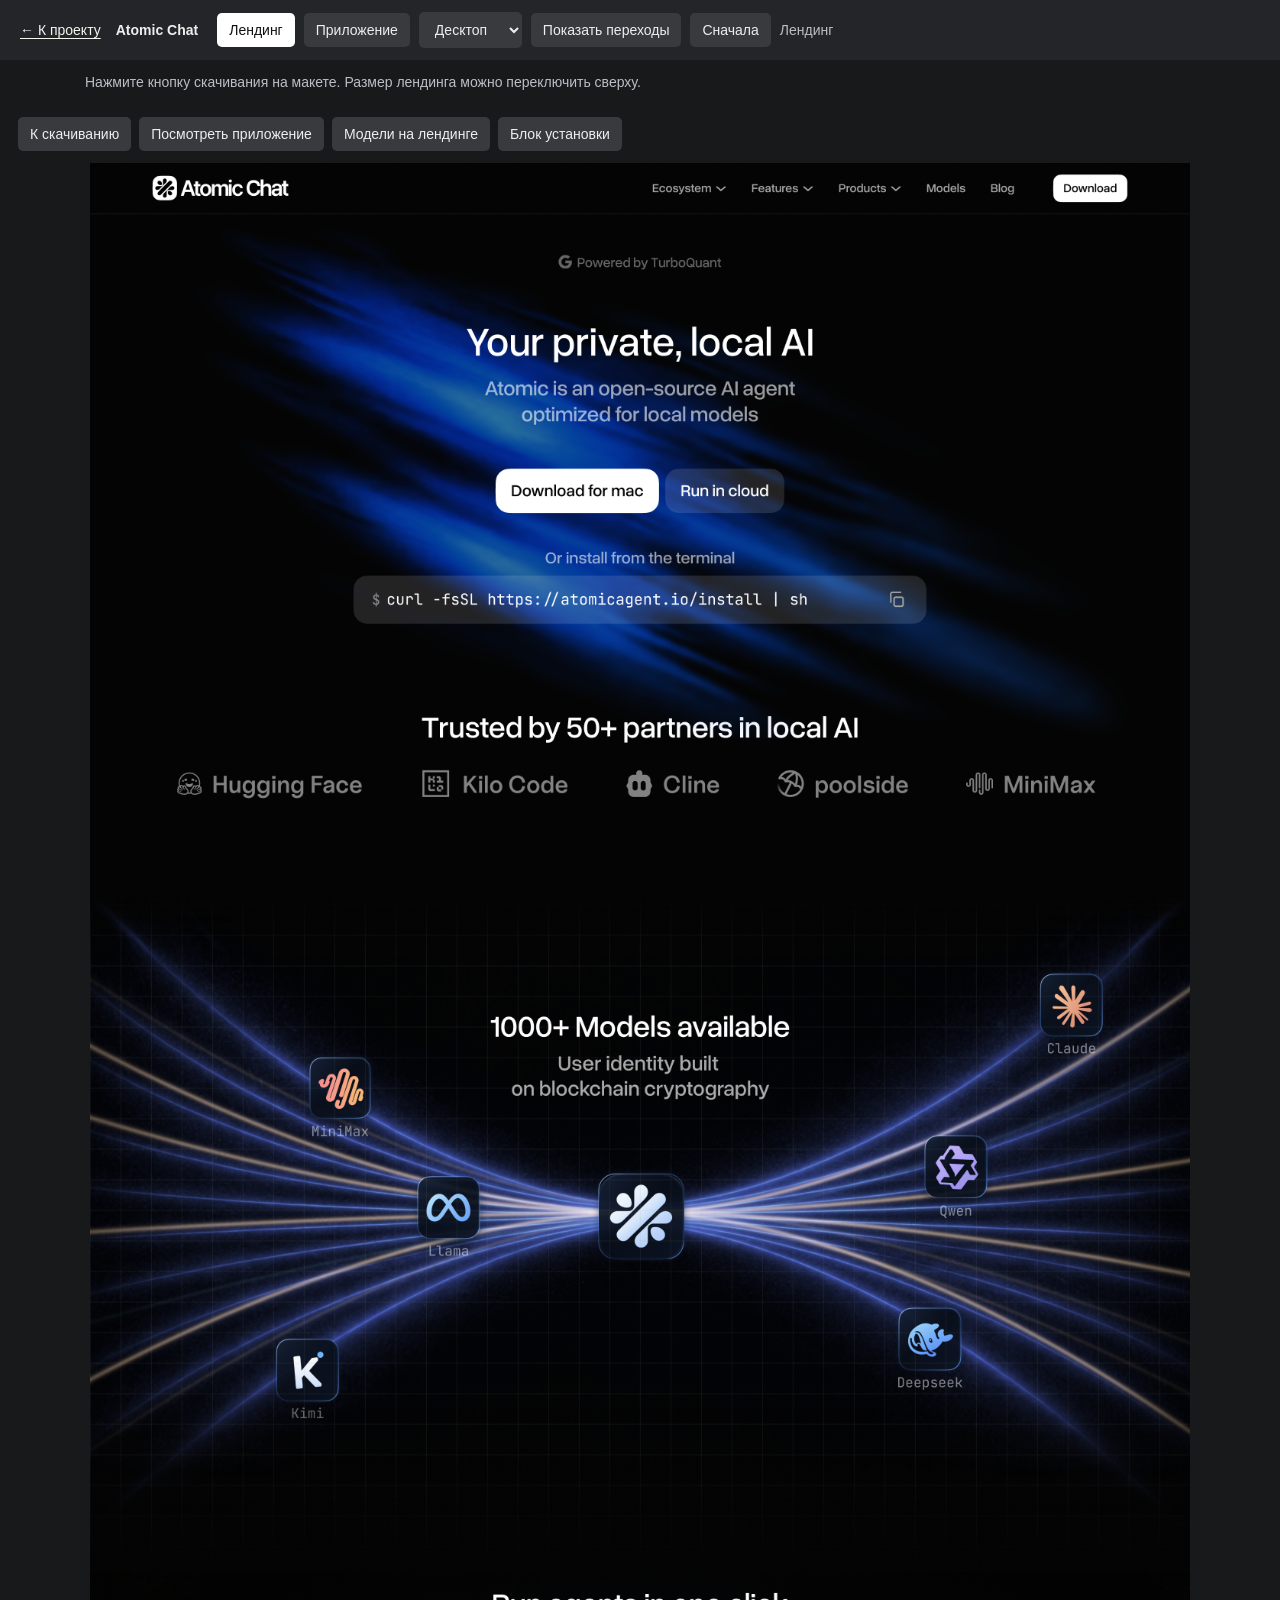
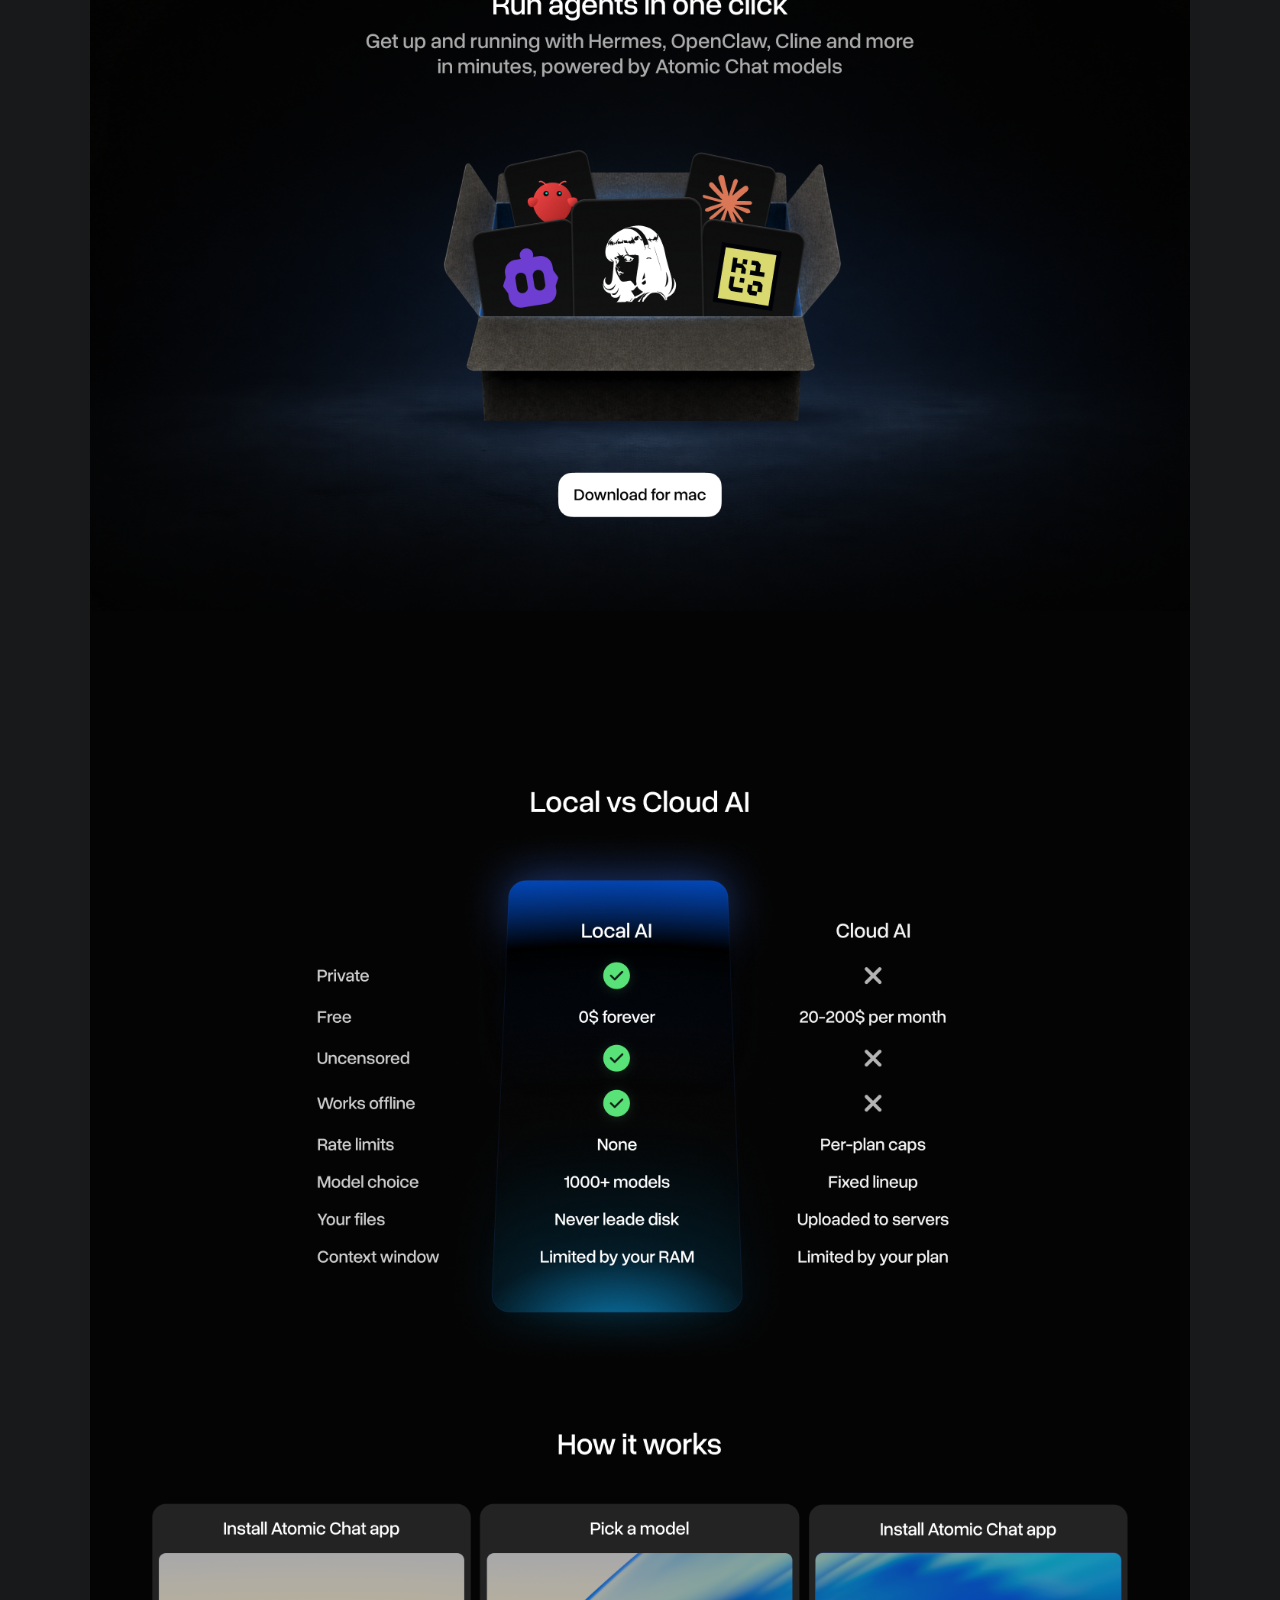
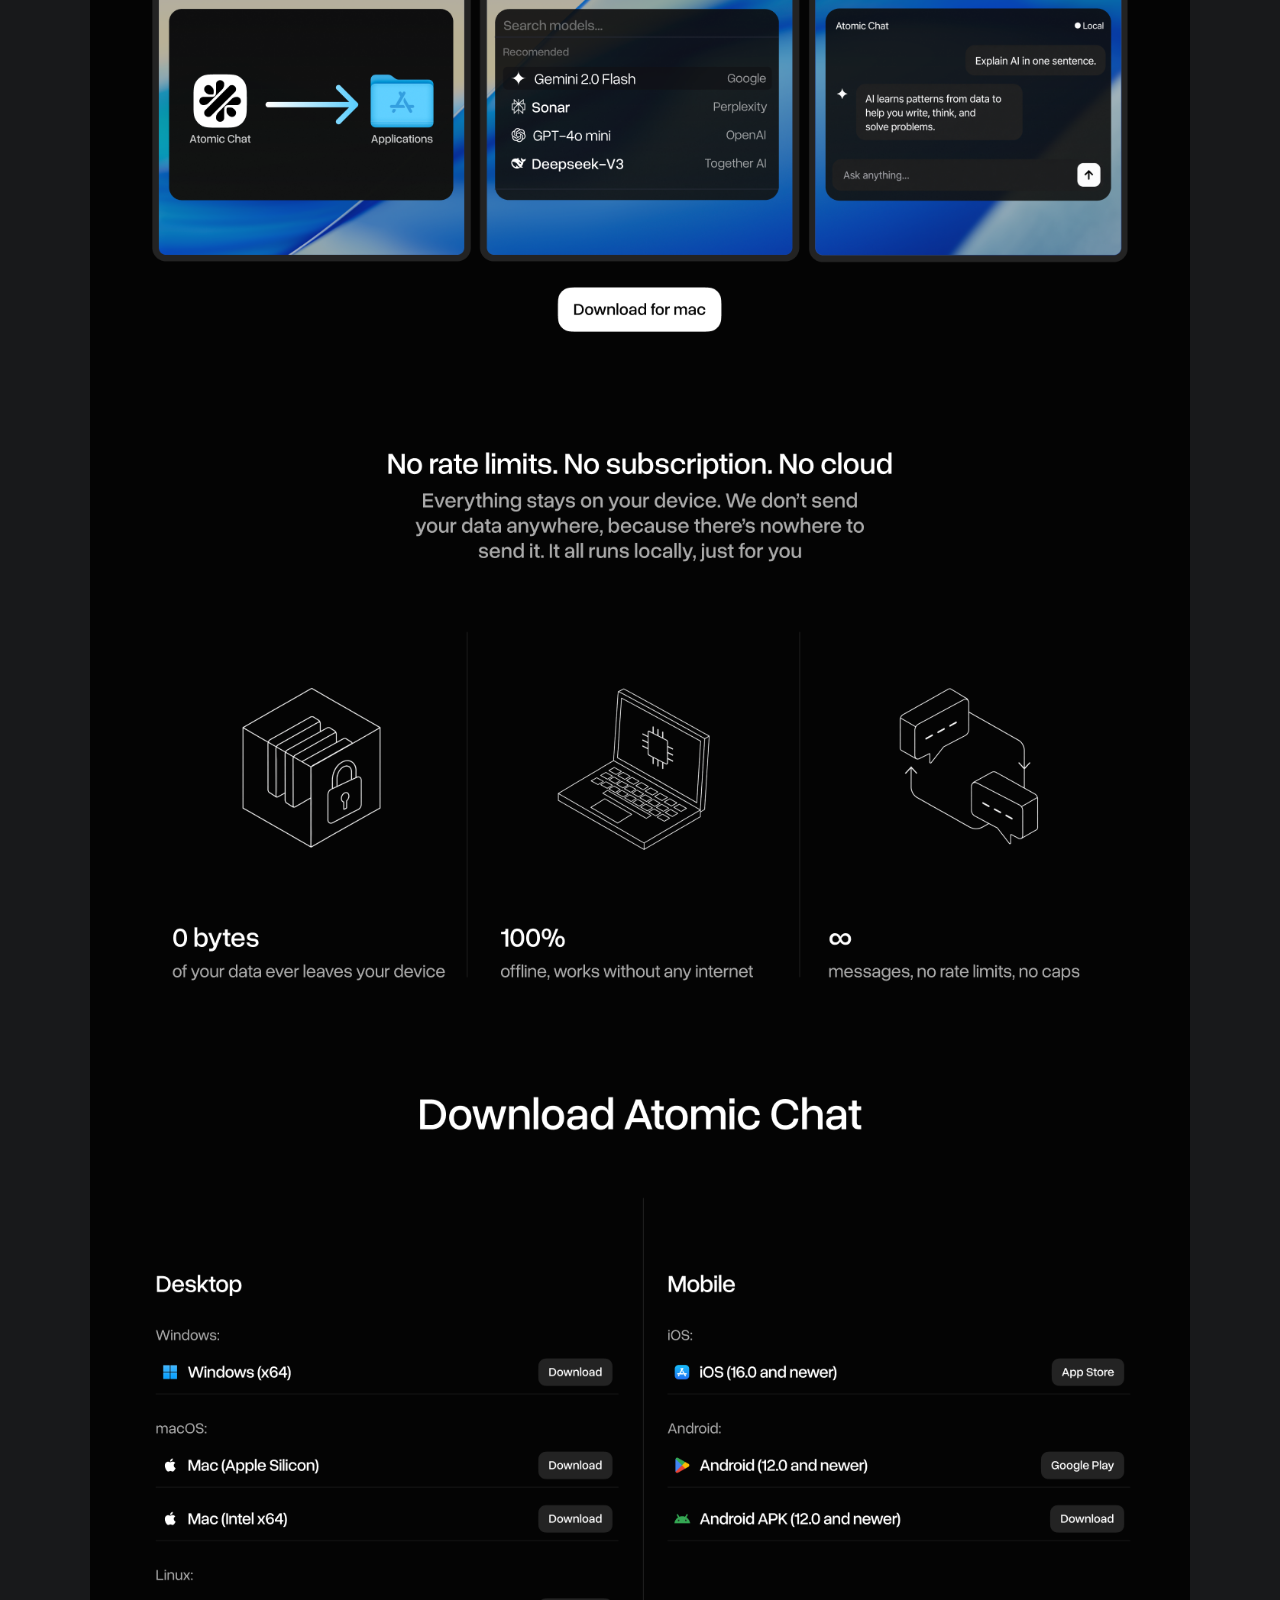
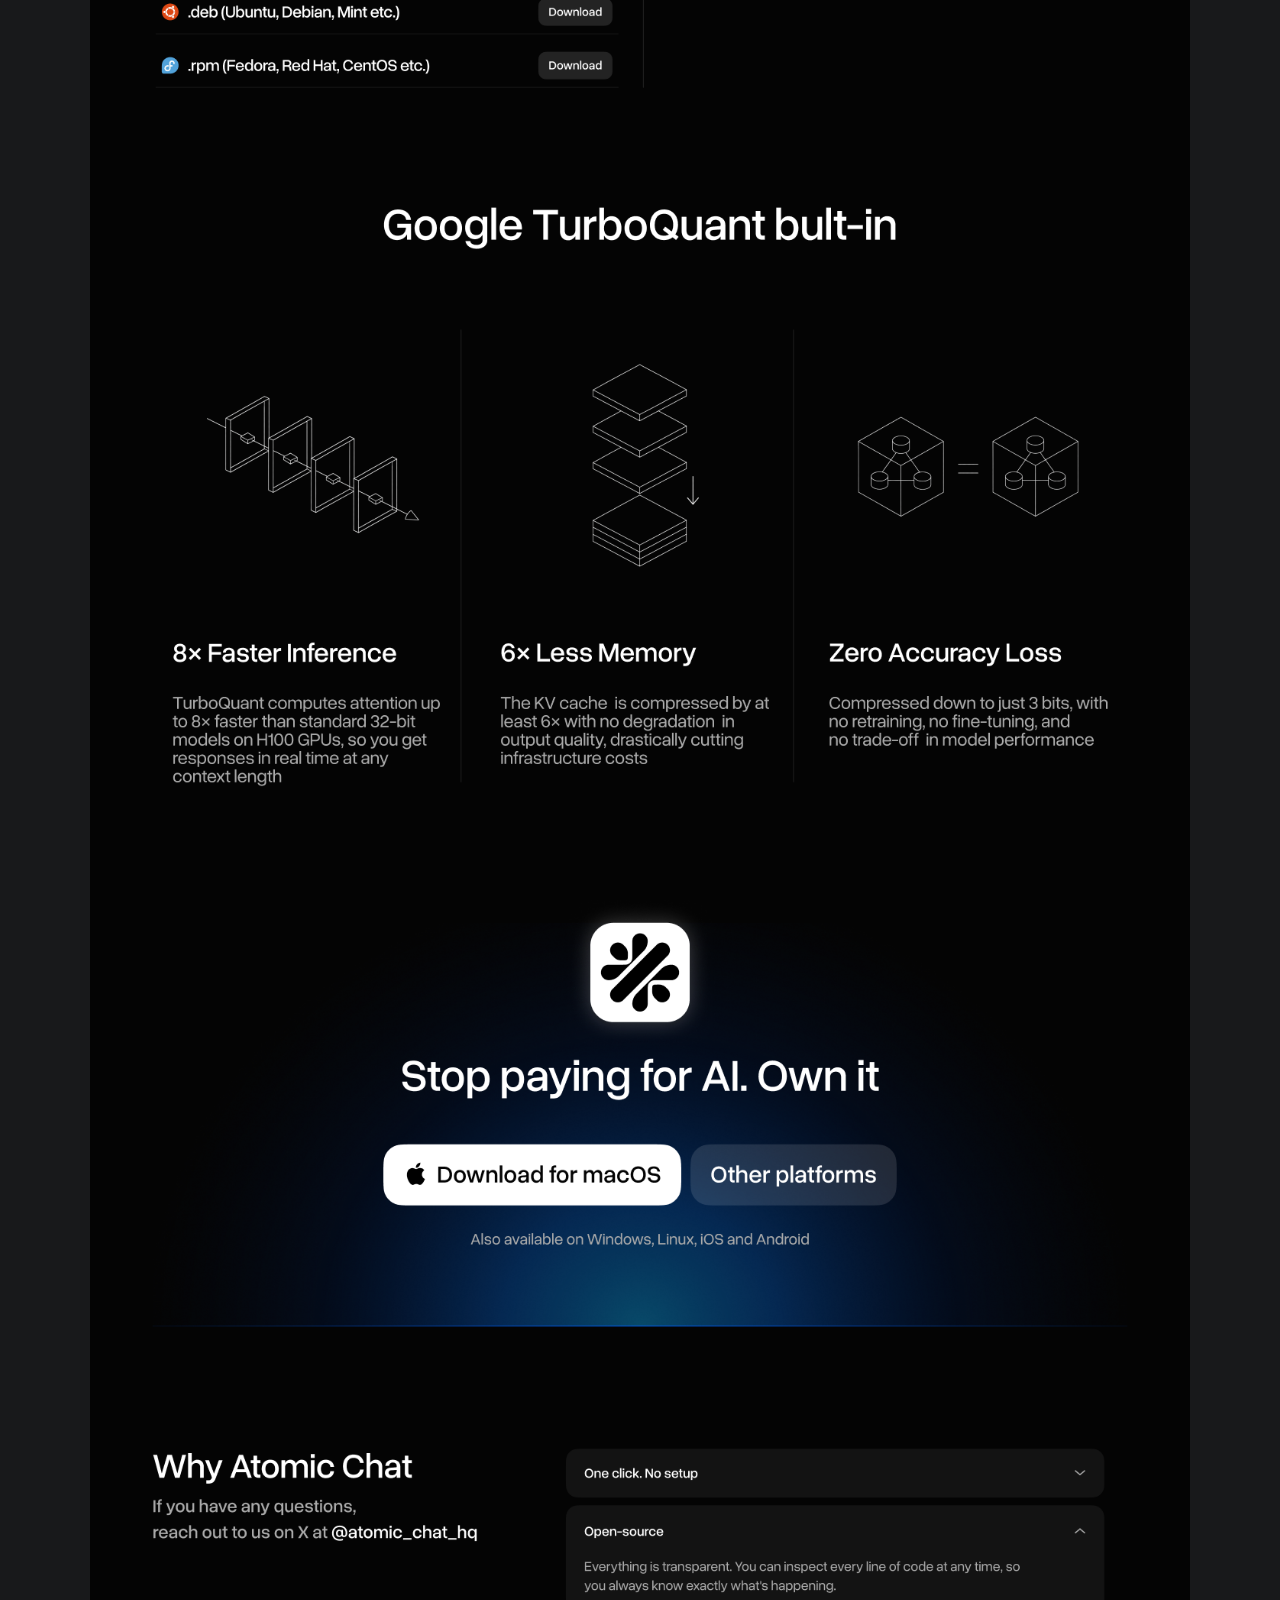
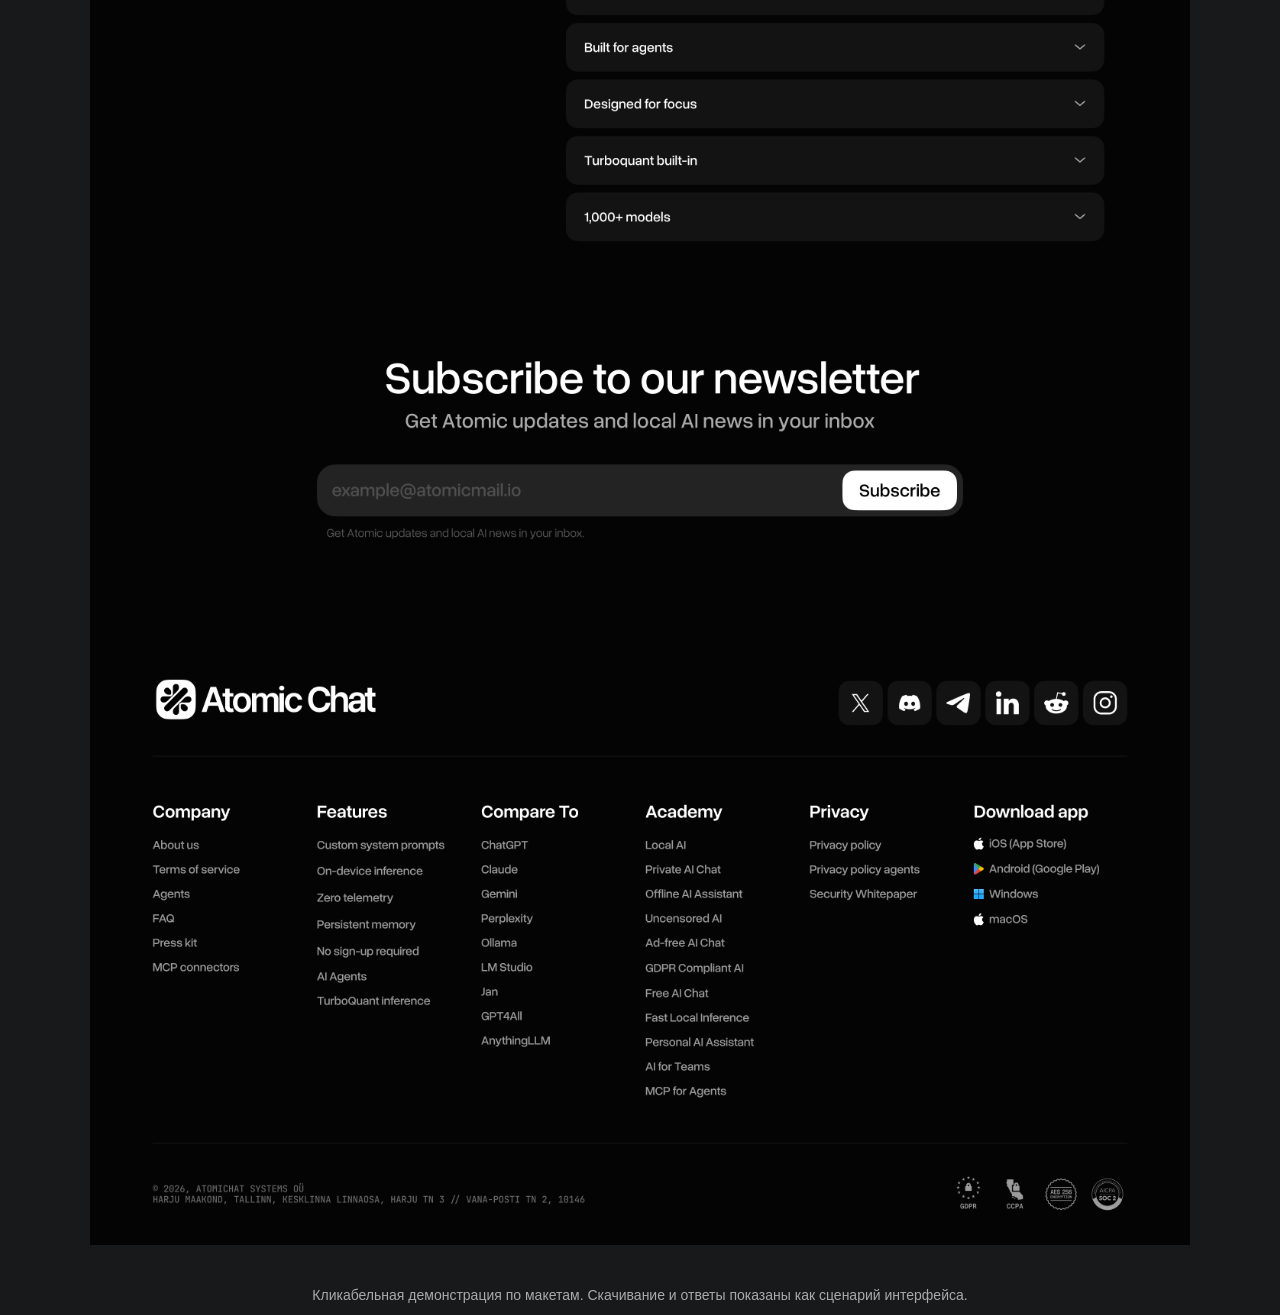
==== prototype/index.html @ 7bf23242 "Publish Atomic Chat KT3" ====
<!doctype html><html lang="ru"><meta charset="utf-8"><meta name="viewport" content="width=device-width,initial-scale=1"><link rel="icon" href="../media/icon.png" type="image/png"><title>Atomic Chat / прототип</title>
<style>*{box-sizing:border-box}body{margin:0;background:#18191b;color:#eee;font:14px Arial,sans-serif}header{position:sticky;top:0;z-index:5;background:#242528;padding:12px 20px;display:flex;gap:9px;align-items:center;flex-wrap:wrap}button,select{font:inherit;border:0;border-radius:5px;background:#383a3d;color:inherit;padding:9px 12px;cursor:pointer}button:hover{background:#4b4e53}button:focus-visible,select:focus-visible{outline:2px solid #72a7ff;outline-offset:2px}.active{background:#fff;color:#111}header strong{margin-right:10px}#hint{padding:12px 20px;color:#bcbec4;max-width:1150px;line-height:1.5;margin:auto}#screen{position:relative;margin:0 auto 30px;max-width:1440px;background:#050505;min-height:100px}#screen img{width:100%;display:block}.hot{position:absolute;background:transparent;border-radius:3px;padding:0}.hot:hover{background:#72a7ff22}.show .hot{background:#72a7ff30;outline:1px solid #72a7ff}#state{font-weight:normal;color:#bcbec4}#extra{max-width:1440px;margin:12px auto;display:flex;gap:8px;padding:0 18px;flex-wrap:wrap}#notice{padding:12px 20px;color:#aaa;text-align:center}#toast{position:fixed;bottom:24px;left:50%;transform:translateX(-50%);padding:15px 24px;background:#eee;color:#111;border-radius:5px;z-index:9;display:none}.back{color:#f4f4ef;text-underline-offset:3px;margin-right:6px}#extra:empty{display:none}.hot:focus-visible{background:#72a7ff55}@media(prefers-reduced-motion:reduce){*{scroll-behavior:auto!important}} </style>
<header><a class="back" href="../">← К проекту</a><strong>Atomic Chat</strong><button id="land">Лендинг</button><button id="app">Приложение</button><select id="size" aria-label="Размер лендинга"><option value="desktop">Десктоп</option><option value="tablet">Планшет</option><option value="mobile">Телефон</option></select><button id="show">Показать переходы</button><button id="reset">Сначала</button><span id="state" aria-live="polite"></span></header>
<div id="hint"></div><div id="extra"></div><main id="screen"></main><div id="notice">Кликабельная демонстрация по макетам. Скачивание и ответы показаны как сценарий интерфейса.</div><div id="toast" role="status"></div>
<script>
const names={'01':'Новый диалог','02':'Выбор модели','03':'Генерация','04':'Ответ','05':'Ошибка генерации','06':'Каталог моделей','07':'Ничего не найдено','08':'Загрузка каталога','09':'Облачное подключение','10':'Ошибка ключа','11':'Подключения MCP','12':'Инструменты Skills','13':'Новый проект','14':'Интеграции','15':'API остановлен','16':'API работает','17':'Настройки','18':'Вложения','19':'История','20':'Нет подключений','1':'Загрузка модели'};
let mode='landing',state='01',size='desktop',shown=false,timer;const sc=document.querySelector('#screen'),hint=document.querySelector('#hint'),extra=document.querySelector('#extra');
const nav=[['New Chat','01',88],['Models','06',125],['Cloud','09',163],['Plugins','11',201],['Connectors','11',239],['Skills','12',277],['New Project','13',315],['Integrations','14',353],['API','15',391],['History','19',470],['Settings','17',850]];
function go(s){const changed=mode!=='app';mode='app';state=s;render();if(changed)window.scrollTo(0,0)}
function hot(label,x,y,w,h,fn,baseW=1440,baseH=900){const b=document.createElement('button');b.className='hot';b.setAttribute('aria-label',label);b.title=label;b.style.cssText=`left:${x/baseW*100}%;top:${y/baseH*100}%;width:${w/baseW*100}%;height:${h/baseH*100}%`;b.onclick=fn;sc.append(b)}
function btn(label,fn){const b=document.createElement('button');b.textContent=label;b.onclick=fn;extra.append(b)}
function toast(t){const el=document.querySelector('#toast');el.textContent=t;el.style.display='block';setTimeout(()=>el.style.display='none',2500)}
function download(){mode='download';render();window.scrollTo(0,0)}
function render(){clearTimeout(timer);sc.replaceChildren();extra.replaceChildren();sc.classList.toggle('show',shown);document.querySelector('#land').classList.toggle('active',mode!=='app');document.querySelector('#app').classList.toggle('active',mode==='app');document.querySelector('#size').style.display=mode==='app'?'none':'';sc.style.maxWidth=mode==='app'?'1440px':size==='desktop'?'1100px':size==='tablet'?'768px':'390px';const im=document.createElement('img');sc.append(im);
if(mode==='download'){sc.style.maxWidth='700px';im.remove();sc.innerHTML='<div style="padding:40px"><h1>Переход к установке</h1><p>На рабочем сайте здесь открывается актуальная загрузка заказчика. В демонстрации можно перейти к первому запуску приложения.</p></div>';btn('Открыть приложение',()=>go('01'));btn('Вернуться на лендинг',()=>{mode='landing';render()});hint.textContent='Лендинг привёл к основному действию. Дальше проверяем первый диалог.';document.querySelector('#state').textContent='Скачивание';return}
if(mode==='menu'){im.src='assets/menu.png';im.alt='Мобильное меню Atomic Chat';sc.style.maxWidth='390px';hot('Закрыть меню',330,16,40,40,()=>{mode='landing';render()},390,844);[105,170,235,300,365].forEach((y,i)=>hot('Раздел '+(i+1),12,y,365,45,()=>{mode='landing';render();sc.scrollIntoView();window.scrollBy(0,400+i*260)},390,844));hot('Скачать',20,764,350,48,download,390,844);btn('Закрыть меню',()=>{mode='landing';render()});hint.textContent='Выбери раздел или закрой меню.';document.querySelector('#state').textContent='Мобильное меню';return}
if(mode==='landing'){
  im.src='assets/'+size+'.png';im.alt='Лендинг Atomic Chat';
  hint.textContent='Нажмите кнопку скачивания на макете. Размер лендинга можно переключить сверху.';
  document.querySelector('#state').textContent='Лендинг';
  btn('К скачиванию',download);
  btn('Посмотреть приложение',()=>go('01'));
  const layout = {
    desktop: [1440,9794, [531,400,214,58], [753,400,156,58], 957,5335],
    tablet: [768,8534, [180,317,244,48], [432,317,156,48], 725,4125],
    mobile: [390,8052, [20,322,350,48], [20,378,350,48], 748,3877]
  };
  const [width,height,install,cloud,models,downloadSection]=layout[size];
  const jump = y => window.scrollTo({top:window.scrollY+sc.getBoundingClientRect().top+y*sc.clientWidth/width-78,behavior:'smooth'});
  hot('Скачать Atomic Chat',...install,download,width,height);
  hot('Облачный режим',...cloud,()=>go('09'),width,height);
  btn('Модели на лендинге',()=>jump(models));
  btn('Блок установки',()=>jump(downloadSection));
  if(size!=='desktop'){
    btn('Открыть меню',()=>{mode='menu';render();window.scrollTo(0,0)});
    hot('Открыть мобильное меню',width-62,8,54,55,()=>{mode='menu';render();window.scrollTo(0,0)},width,height);
  }else{
    hot('Скачать из шапки',1257,8,100,50,download,width,height);
    hot('Модели',1080,8,75,50,()=>jump(models),width,height);
  }
  return;
}
im.src='assets/final-'+state+'.png';im.alt=names[state];document.querySelector('#state').textContent=names[state];hint.textContent='Нажимай на элементы макета. Если переход не очевиден, включи подсветку. Первый диалог: выберите модель и нажмите кнопку отправки.';
nav.forEach(([n,s,y])=>hot(n,12,y,188,34,()=>go(s)));
if(['01','02','03','04','05','18'].includes(state))hot('Выбрать модель',236,16,200,32,()=>go('02'));
if(state==='01'){hot('Отправить пример запроса',1083,489,40,40,()=>go('03'));hot('Добавить файл',530,489,40,40,()=>go('18'))}
if(state==='02'){hot('Выбрать локальную модель',245,105,240,115,()=>go('01'));hot('Настроить облачную модель',245,247,240,130,()=>go('09'));btn('Выбрать локальную модель',()=>go('01'))}
if(state==='03'){hot('Остановить генерацию',1100,819,40,40,()=>go('05'));timer=setTimeout(()=>go('04'),1200)}
if(['04','18'].includes(state)){hot('Отправить следующее сообщение',1100,819,40,40,()=>go('03'));btn('Показать ошибку генерации',()=>go('05'))}
if(state==='05'){hot('Повторить запрос',503,232,65,34,()=>go('03'));hot('Сменить модель',580,232,115,34,()=>go('02'));btn('Повторить',()=>go('03'));btn('Сменить модель',()=>go('02'))}
if(state==='06'){hot('Загрузить модель',1295,173,105,38,()=>go('1'));hot('Поиск без результата',236,12,1000,35,()=>go('07'));btn('Загрузить модель',()=>go('1'));btn('Пустой результат поиска',()=>go('07'));btn('Загрузка каталога',()=>go('08'))}
if(state==='1'){btn('Загрузка завершена: открыть чат',()=>go('01'));btn('Отменить загрузку',()=>go('06'))}
if(['07','08'].includes(state)){btn('Очистить поиск / открыть каталог',()=>go('06'));if(state==='08')timer=setTimeout(()=>go('06'),1200)}
if(state==='09'){hot('Выбрать подключение',250,154,1138,37,()=>go('10'));btn('Проверить неверный ключ',()=>go('10'));btn('Использовать локальную модель',()=>go('01'))}
if(state==='10'){btn('Повторить настройку',()=>go('09'));btn('Использовать локальную модель',()=>go('01'))}
if(state==='11'){btn('Пустое состояние',()=>go('20'));btn('Инструменты',()=>go('12'))}
if(state==='20')btn('Каталог подключений',()=>go('11'));
if(state==='13'){btn('Создать проект',()=>{go('01');toast('Проект создан в демонстрационном сценарии')});btn('Отмена',()=>go('01'))}
if(state==='14'){btn('Открыть локальный API',()=>go('15'))}
if(state==='15'){hot('Запустить API',1310,13,112,36,()=>go('16'));btn('Запустить API',()=>go('16'))}
if(state==='16'){hot('Остановить API',1310,13,112,36,()=>go('15'));btn('Остановить API',()=>go('15'))}
if(state==='19')btn('Открыть диалог',()=>go('04'));
}
document.querySelector('#land').onclick=()=>{mode='landing';render();window.scrollTo(0,0)};document.querySelector('#app').onclick=()=>{go('01');window.scrollTo(0,0)};document.querySelector('#size').onchange=e=>{size=e.target.value;mode='landing';render()};document.querySelector('#reset').onclick=()=>{state='01';mode='landing';size='desktop';document.querySelector('#size').value=size;render();window.scrollTo(0,0)};document.querySelector('#show').onclick=()=>{shown=!shown;sc.classList.toggle('show',shown);document.querySelector('#show').textContent=shown?'Скрыть переходы':'Показать переходы'};window.addEventListener('keydown',e=>{if(e.key==='Escape'){mode==='menu'?(mode='landing',render()):go('01')}});const entry=new URLSearchParams(location.search).get('step');if(entry&&Object.hasOwn(names,entry)){go(entry)}else{if(matchMedia('(max-width: 600px)').matches){size='mobile';document.querySelector('#size').value=size}render()}
</script></html>
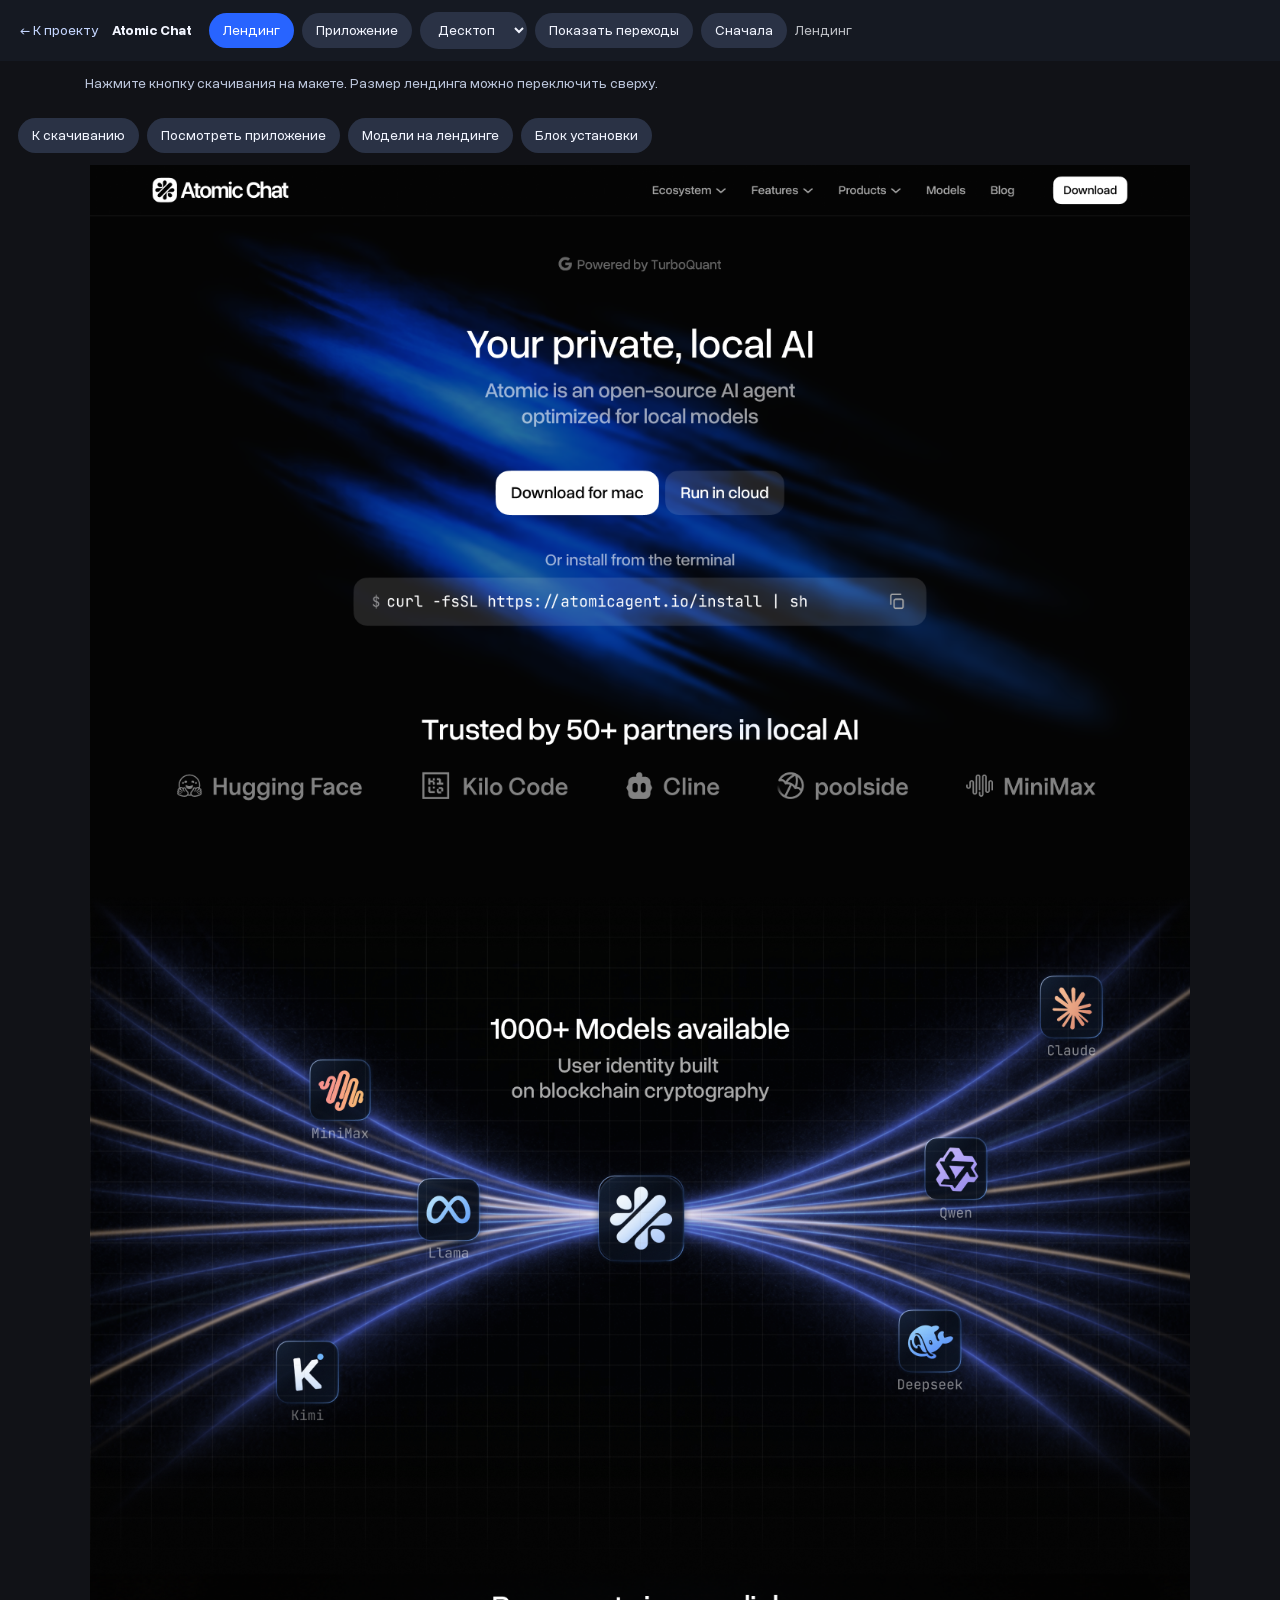
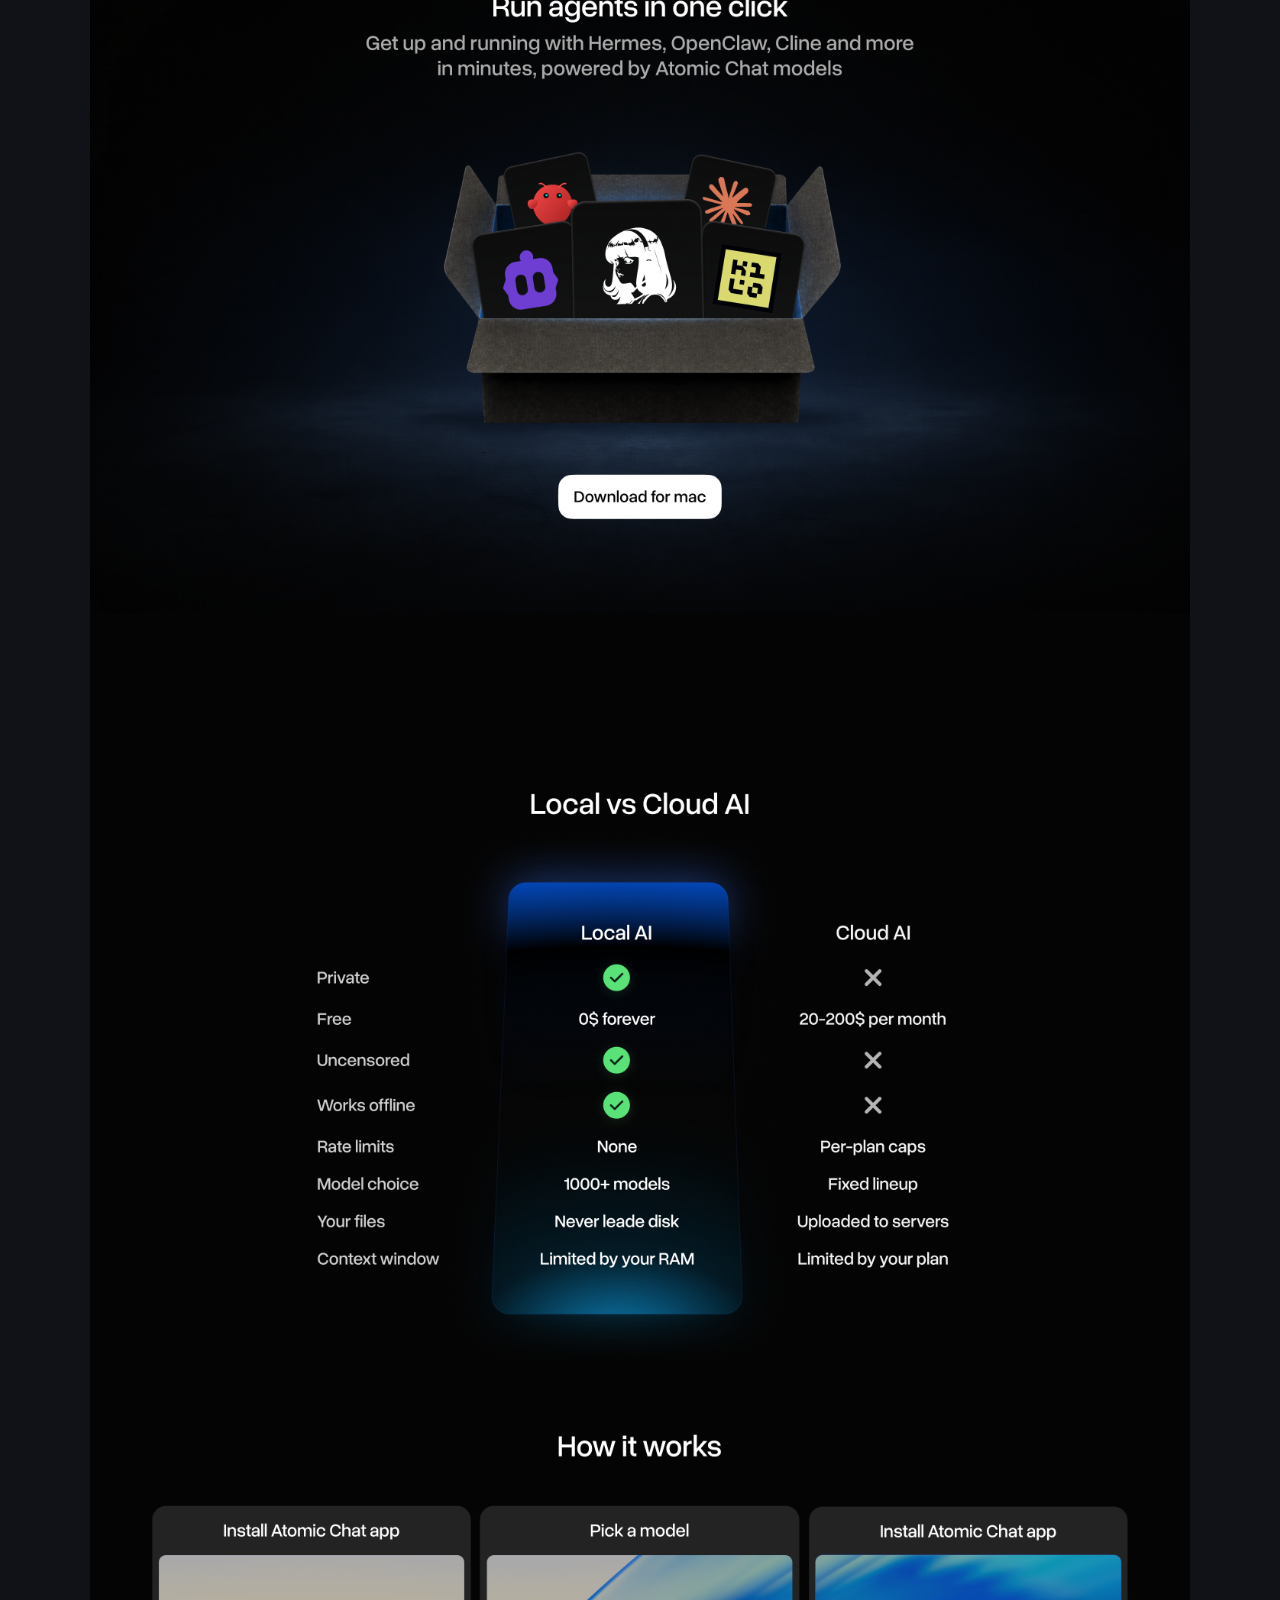
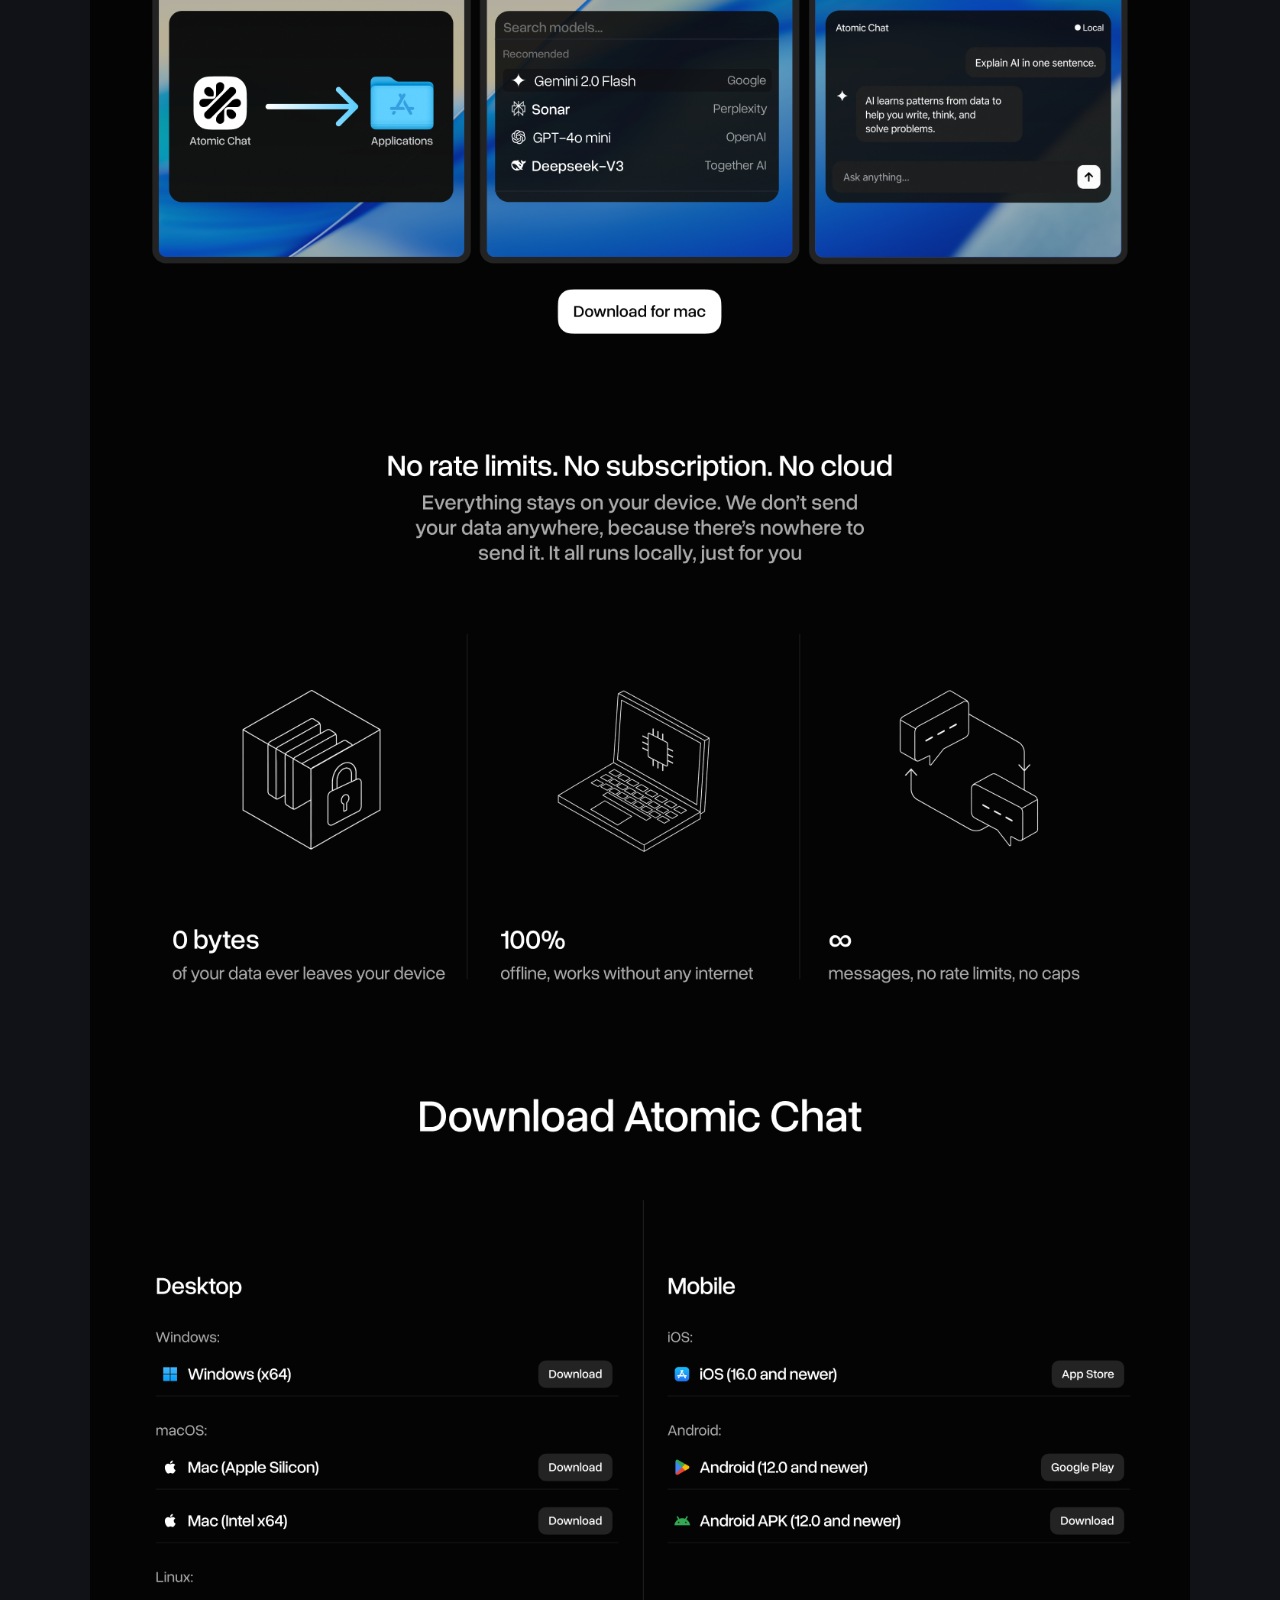
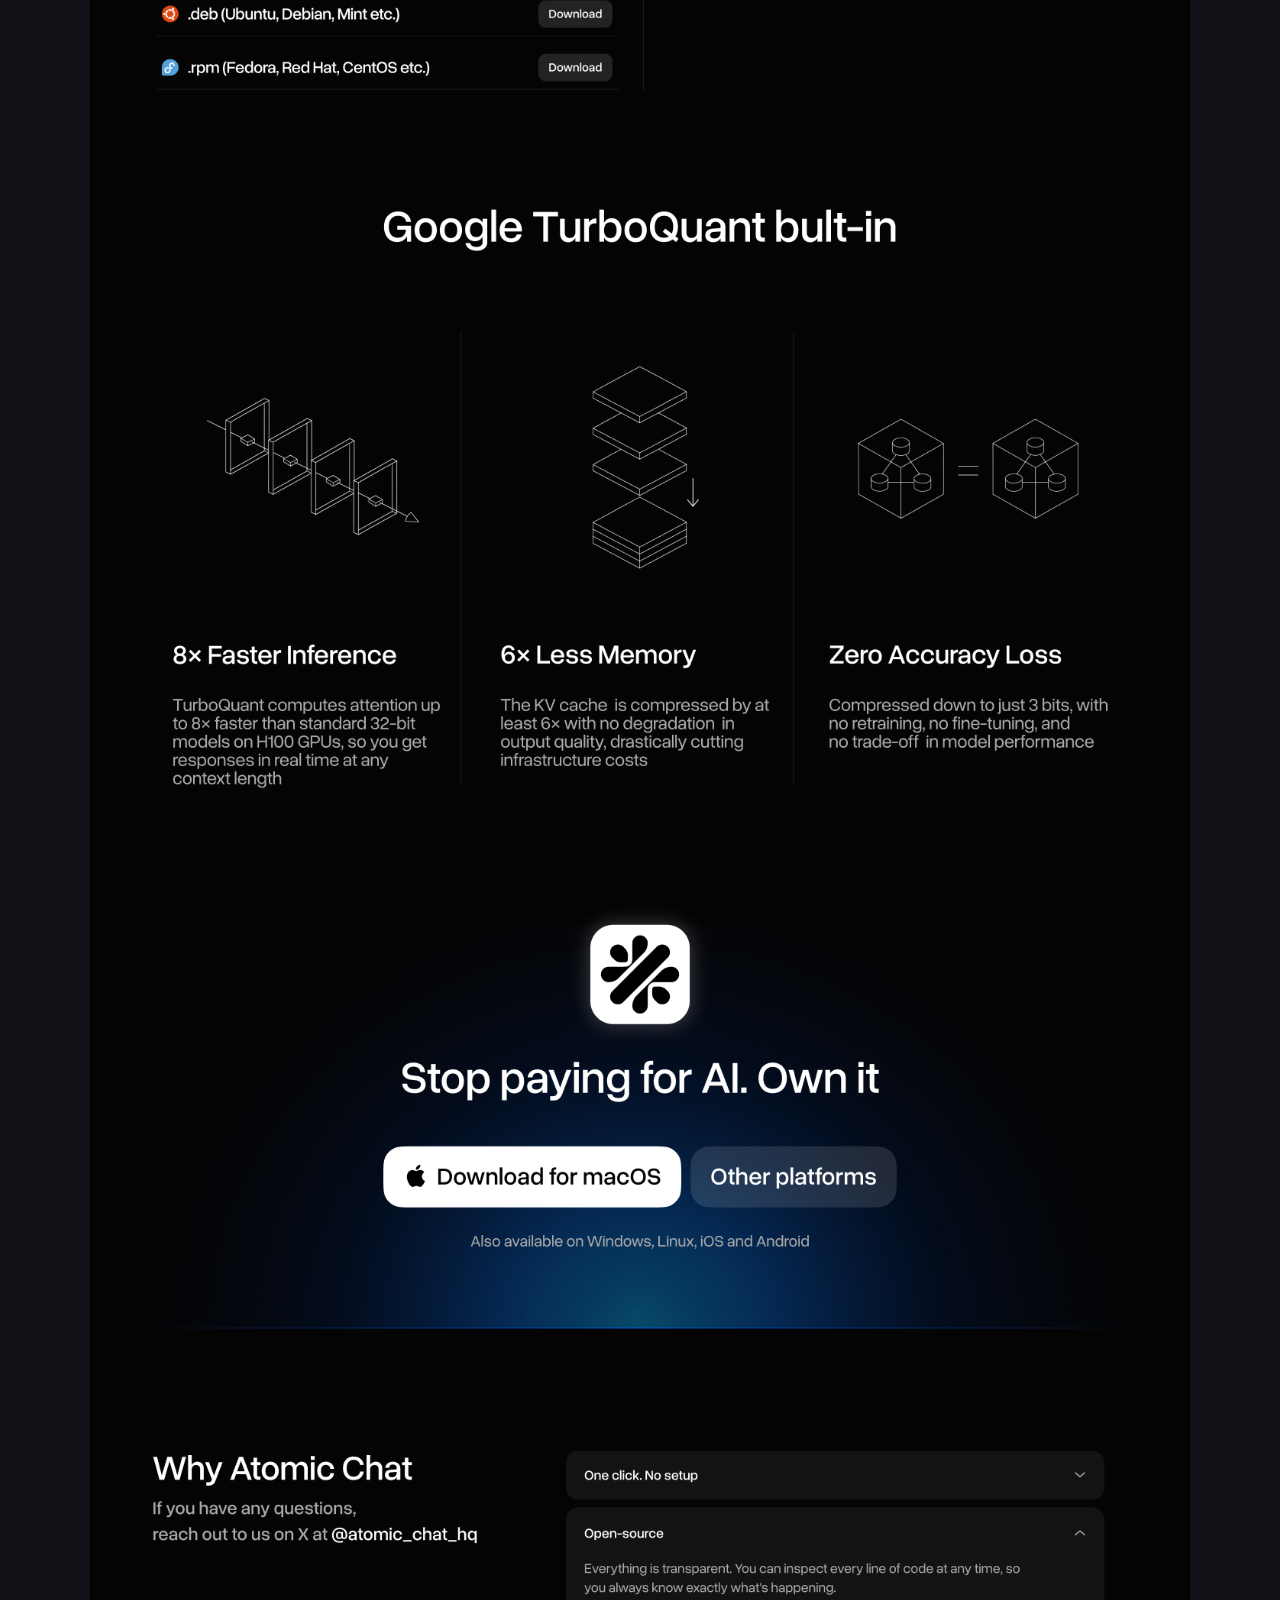
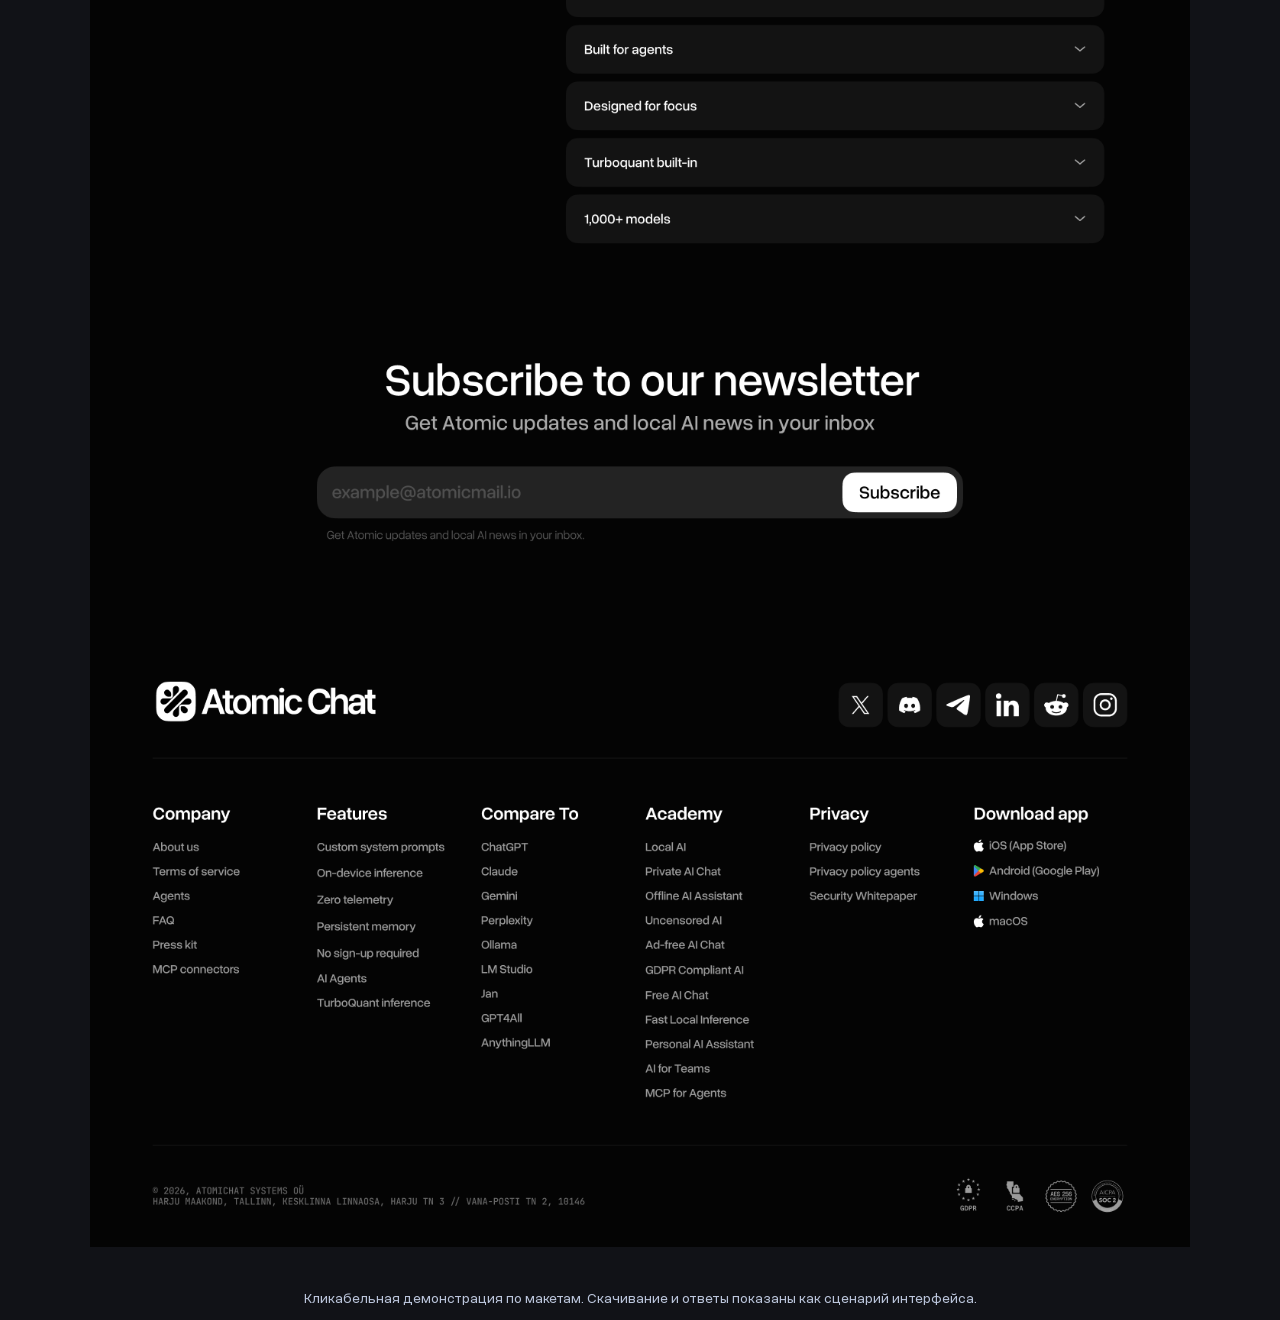
==== commit 89f2bd4d: "Publish Atomic Chat KT3" ====
--- a/prototype/index.html
+++ b/prototype/index.html
@@ -1,5 +1,5 @@
 <!doctype html><html lang="ru"><meta charset="utf-8"><meta name="viewport" content="width=device-width,initial-scale=1"><link rel="icon" href="../media/icon.png" type="image/png"><title>Atomic Chat / прототип</title>
-<style>*{box-sizing:border-box}body{margin:0;background:#18191b;color:#eee;font:14px Arial,sans-serif}header{position:sticky;top:0;z-index:5;background:#242528;padding:12px 20px;display:flex;gap:9px;align-items:center;flex-wrap:wrap}button,select{font:inherit;border:0;border-radius:5px;background:#383a3d;color:inherit;padding:9px 12px;cursor:pointer}button:hover{background:#4b4e53}button:focus-visible,select:focus-visible{outline:2px solid #72a7ff;outline-offset:2px}.active{background:#fff;color:#111}header strong{margin-right:10px}#hint{padding:12px 20px;color:#bcbec4;max-width:1150px;line-height:1.5;margin:auto}#screen{position:relative;margin:0 auto 30px;max-width:1440px;background:#050505;min-height:100px}#screen img{width:100%;display:block}.hot{position:absolute;background:transparent;border-radius:3px;padding:0}.hot:hover{background:#72a7ff22}.show .hot{background:#72a7ff30;outline:1px solid #72a7ff}#state{font-weight:normal;color:#bcbec4}#extra{max-width:1440px;margin:12px auto;display:flex;gap:8px;padding:0 18px;flex-wrap:wrap}#notice{padding:12px 20px;color:#aaa;text-align:center}#toast{position:fixed;bottom:24px;left:50%;transform:translateX(-50%);padding:15px 24px;background:#eee;color:#111;border-radius:5px;z-index:9;display:none}.back{color:#f4f4ef;text-underline-offset:3px;margin-right:6px}#extra:empty{display:none}.hot:focus-visible{background:#72a7ff55}@media(prefers-reduced-motion:reduce){*{scroll-behavior:auto!important}} </style>
+<style>*{box-sizing:border-box}body{margin:0;background:#18191b;color:#eee;font:14px Arial,sans-serif}header{position:sticky;top:0;z-index:5;background:#242528;padding:12px 20px;display:flex;gap:9px;align-items:center;flex-wrap:wrap}button,select{font:inherit;border:0;border-radius:5px;background:#383a3d;color:inherit;padding:9px 12px;cursor:pointer}button:hover{background:#4b4e53}button:focus-visible,select:focus-visible{outline:2px solid #72a7ff;outline-offset:2px}.active{background:#fff;color:#111}header strong{margin-right:10px}#hint{padding:12px 20px;color:#bcbec4;max-width:1150px;line-height:1.5;margin:auto}#screen{position:relative;margin:0 auto 30px;max-width:1440px;background:#050505;min-height:100px}#screen img{width:100%;display:block}.hot{position:absolute;background:transparent;border-radius:3px;padding:0}.hot:hover{background:#72a7ff22}.show .hot{background:#72a7ff30;outline:1px solid #72a7ff}#state{font-weight:normal;color:#bcbec4}#extra{max-width:1440px;margin:12px auto;display:flex;gap:8px;padding:0 18px;flex-wrap:wrap}#notice{padding:12px 20px;color:#aaa;text-align:center}#toast{position:fixed;bottom:24px;left:50%;transform:translateX(-50%);padding:15px 24px;background:#eee;color:#111;border-radius:5px;z-index:9;display:none}.back{color:#f4f4ef;text-underline-offset:3px;margin-right:6px}#extra:empty{display:none}.hot:focus-visible{background:#72a7ff55}@media(prefers-reduced-motion:reduce){*{scroll-behavior:auto!important}} </style><link rel="stylesheet" href="demo.css">
 <header><a class="back" href="../">← К проекту</a><strong>Atomic Chat</strong><button id="land">Лендинг</button><button id="app">Приложение</button><select id="size" aria-label="Размер лендинга"><option value="desktop">Десктоп</option><option value="tablet">Планшет</option><option value="mobile">Телефон</option></select><button id="show">Показать переходы</button><button id="reset">Сначала</button><span id="state" aria-live="polite"></span></header>
 <div id="hint"></div><div id="extra"></div><main id="screen"></main><div id="notice">Кликабельная демонстрация по макетам. Скачивание и ответы показаны как сценарий интерфейса.</div><div id="toast" role="status"></div>
 <script>
--- a/prototype/demo.css
+++ b/prototype/demo.css
@@ -0,0 +1,14 @@
+@font-face{font-family:Overused;src:url("../media/overused.ttf") format("truetype");font-display:swap}
+@font-face{font-family:Overused;src:url("../media/overused-bold.ttf") format("truetype");font-display:swap;font-weight:700}
+body{font-family:Overused,Arial,sans-serif;background:#111217;color:#f2f5ff}
+header{background:#161a24ee;backdrop-filter:blur(16px);gap:8px}
+header strong{letter-spacing:-.03em}
+button:not(.hot),select{background:#2a3245;border-radius:999px;padding:8px 14px}
+button:not(.hot):hover{background:#3b4962}
+button.active:not(.hot){background:#2864ff;color:#fff}
+.back{color:#c5d6ff;text-decoration:none}
+.back:hover{text-decoration:underline}
+#hint,#notice{color:#bbc5db}
+#screen img{animation:frame .3s ease-out both}
+@keyframes frame{from{opacity:.48}to{opacity:1}}
+@media(prefers-reduced-motion:reduce){#screen img{animation:none}}
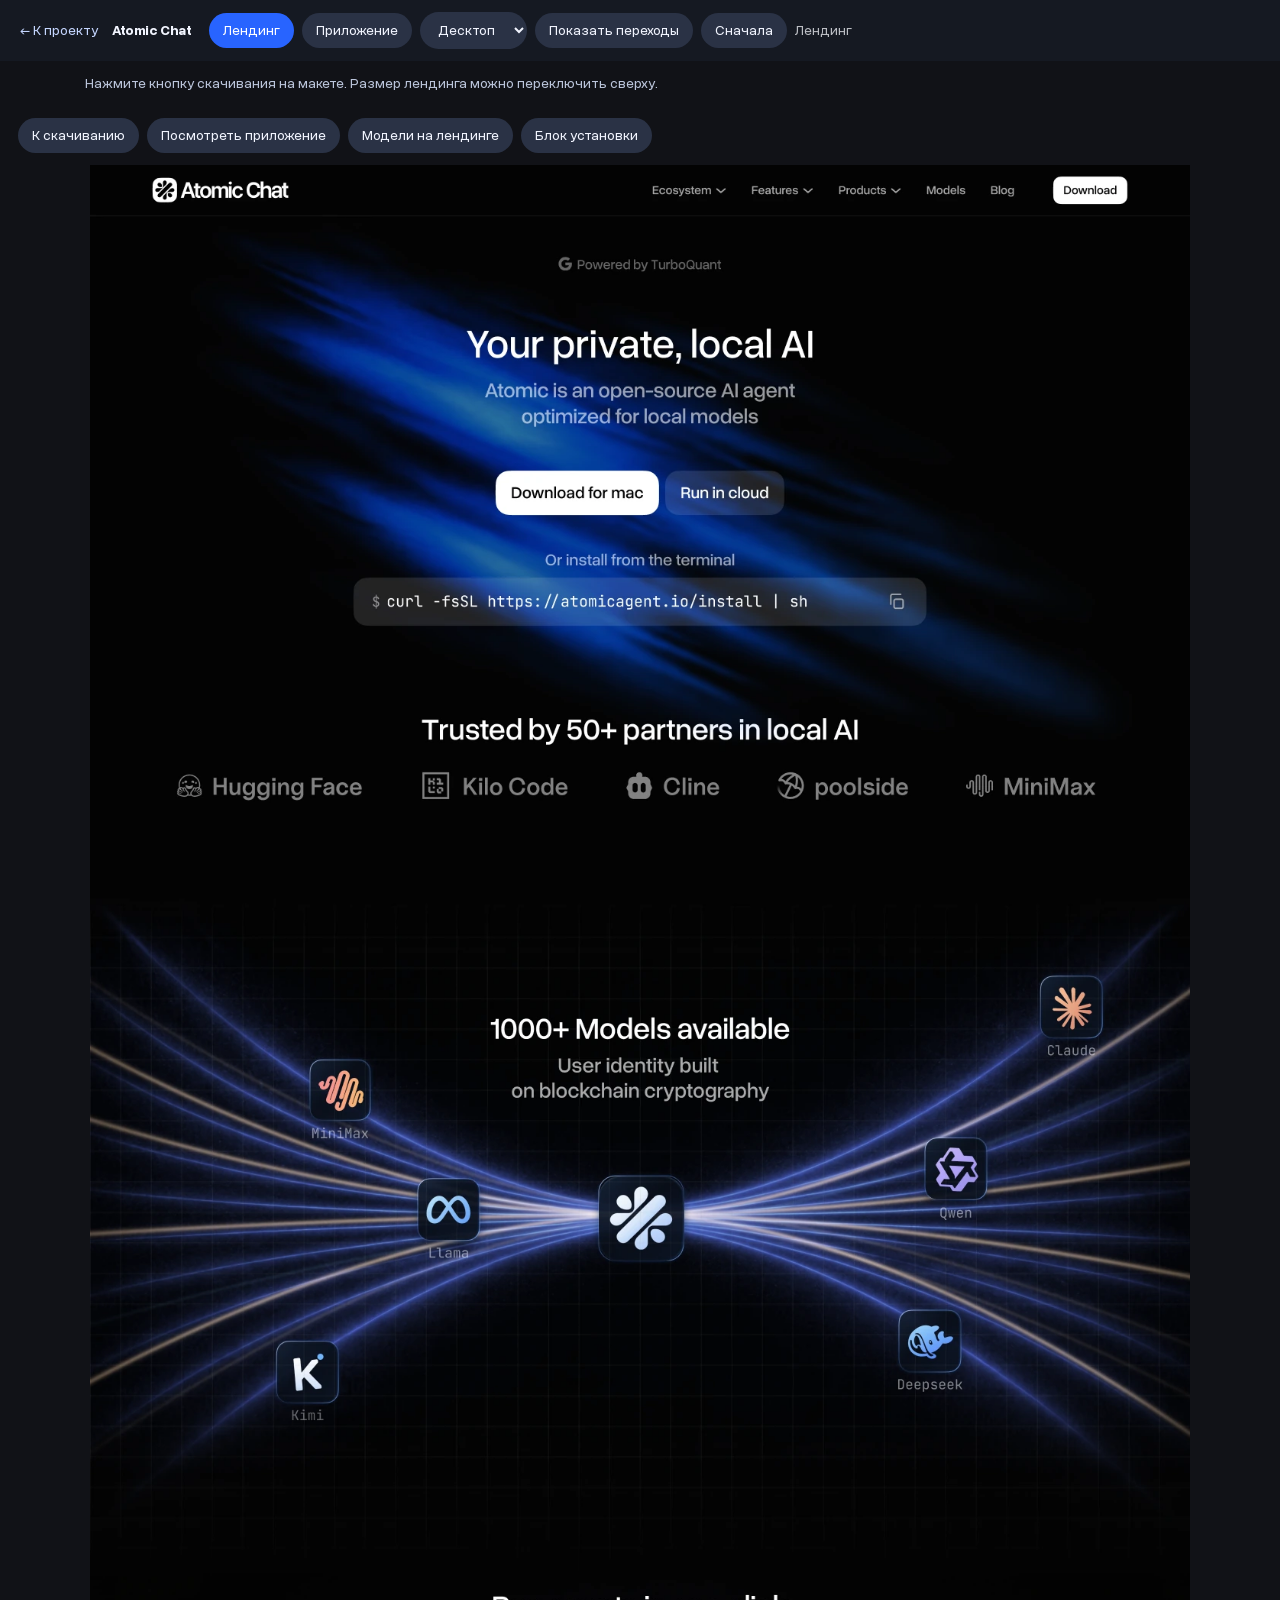
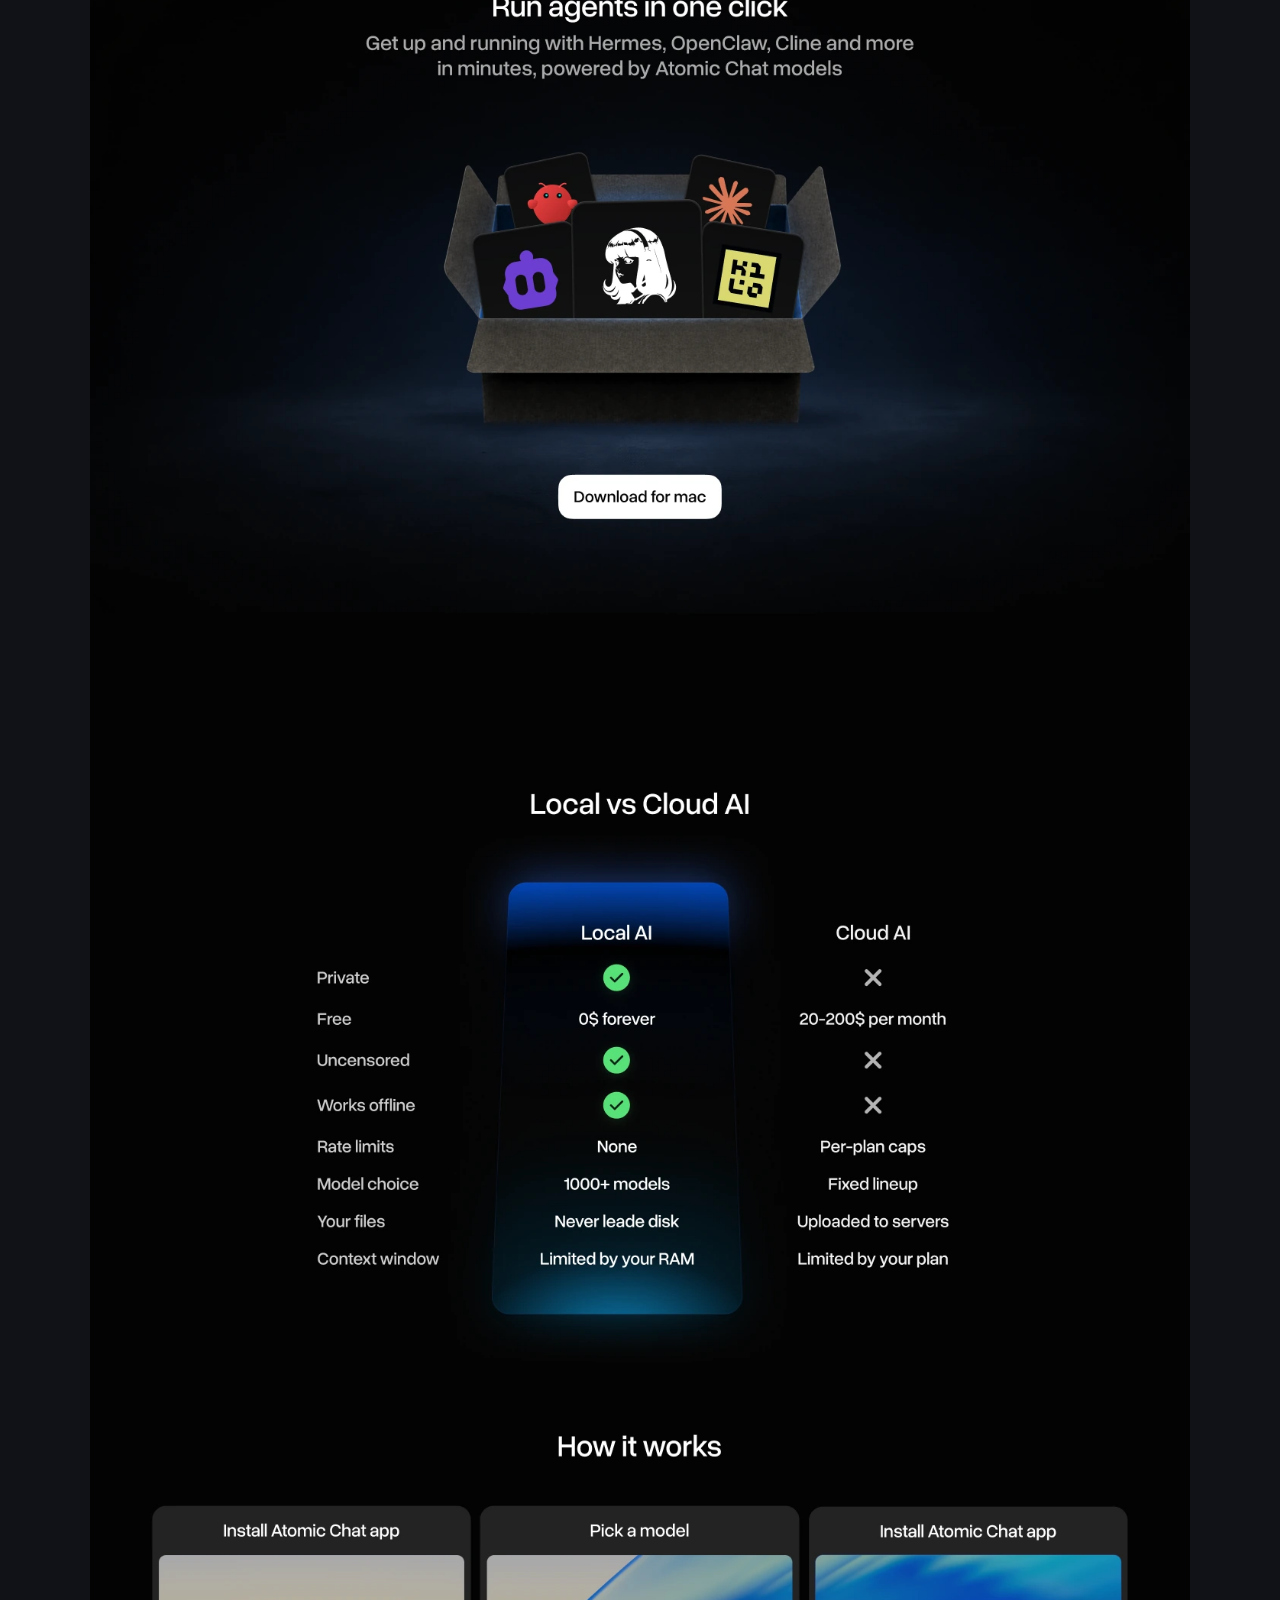
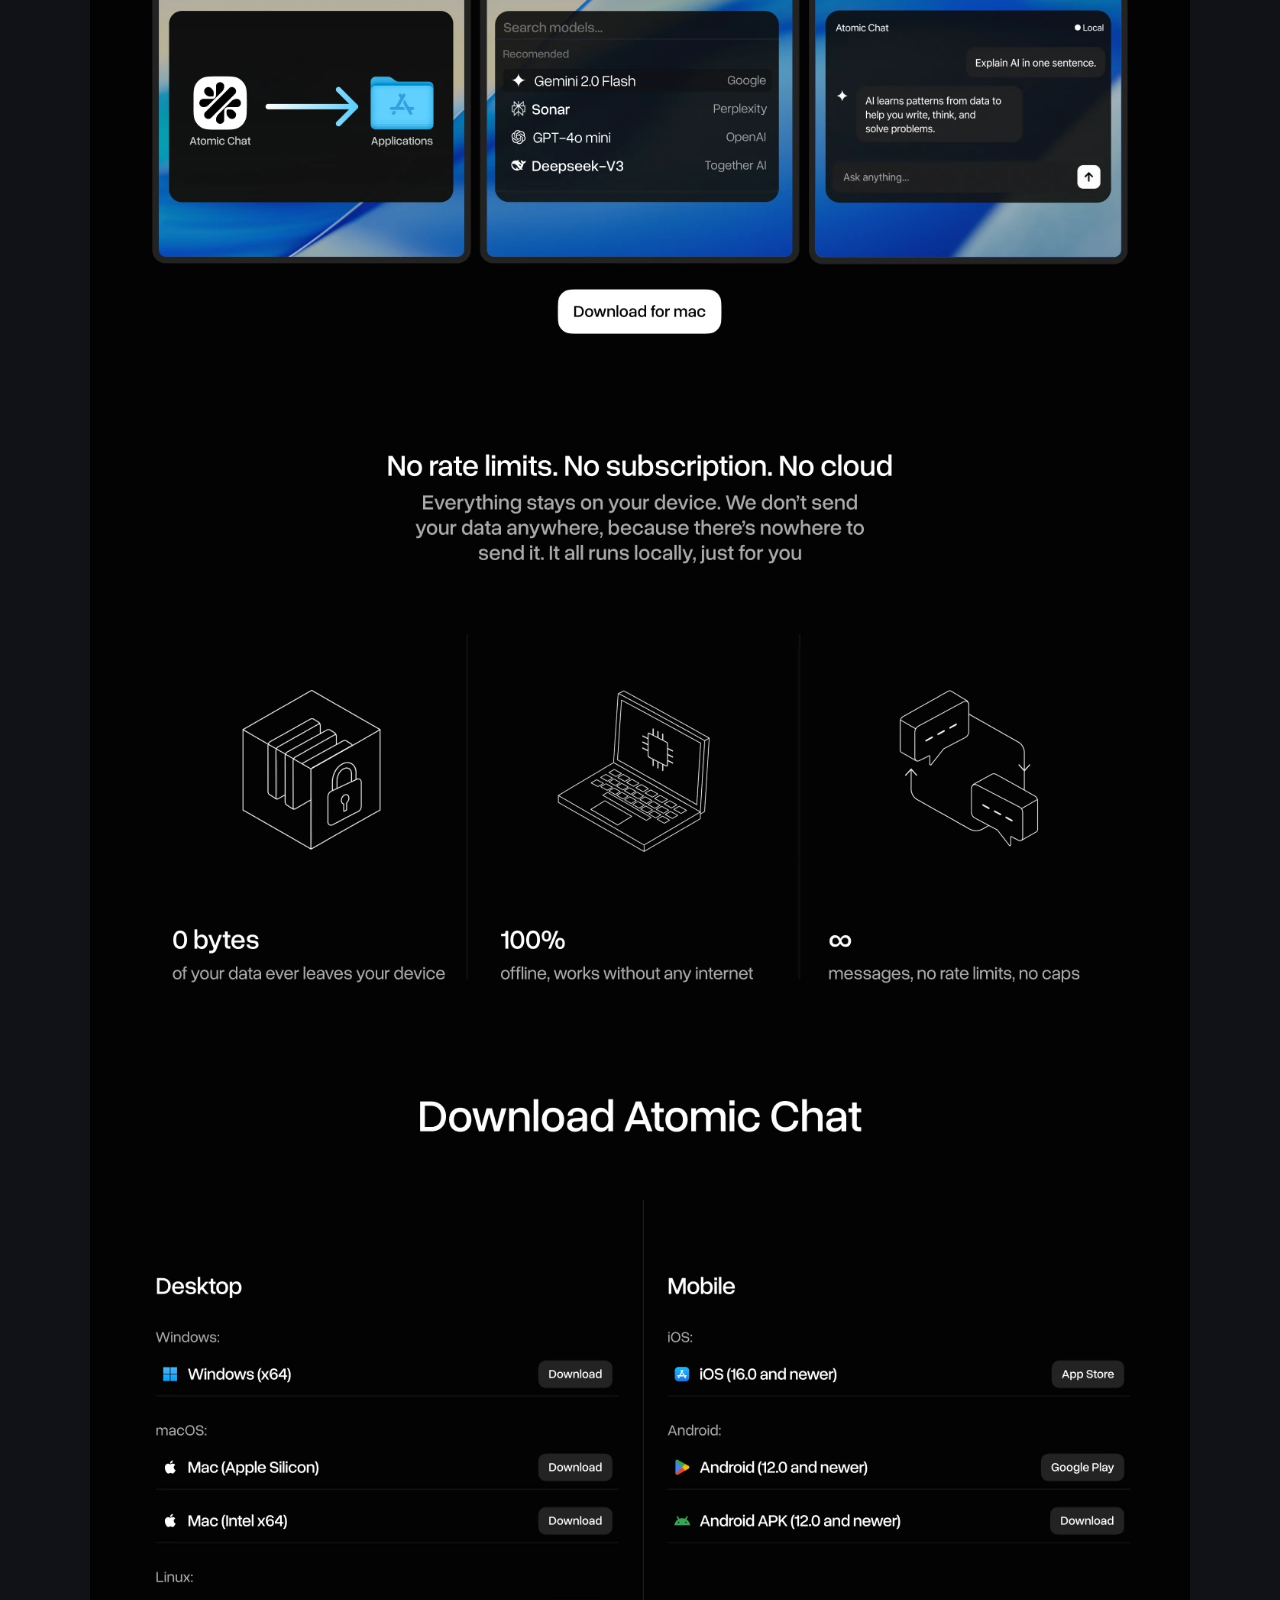
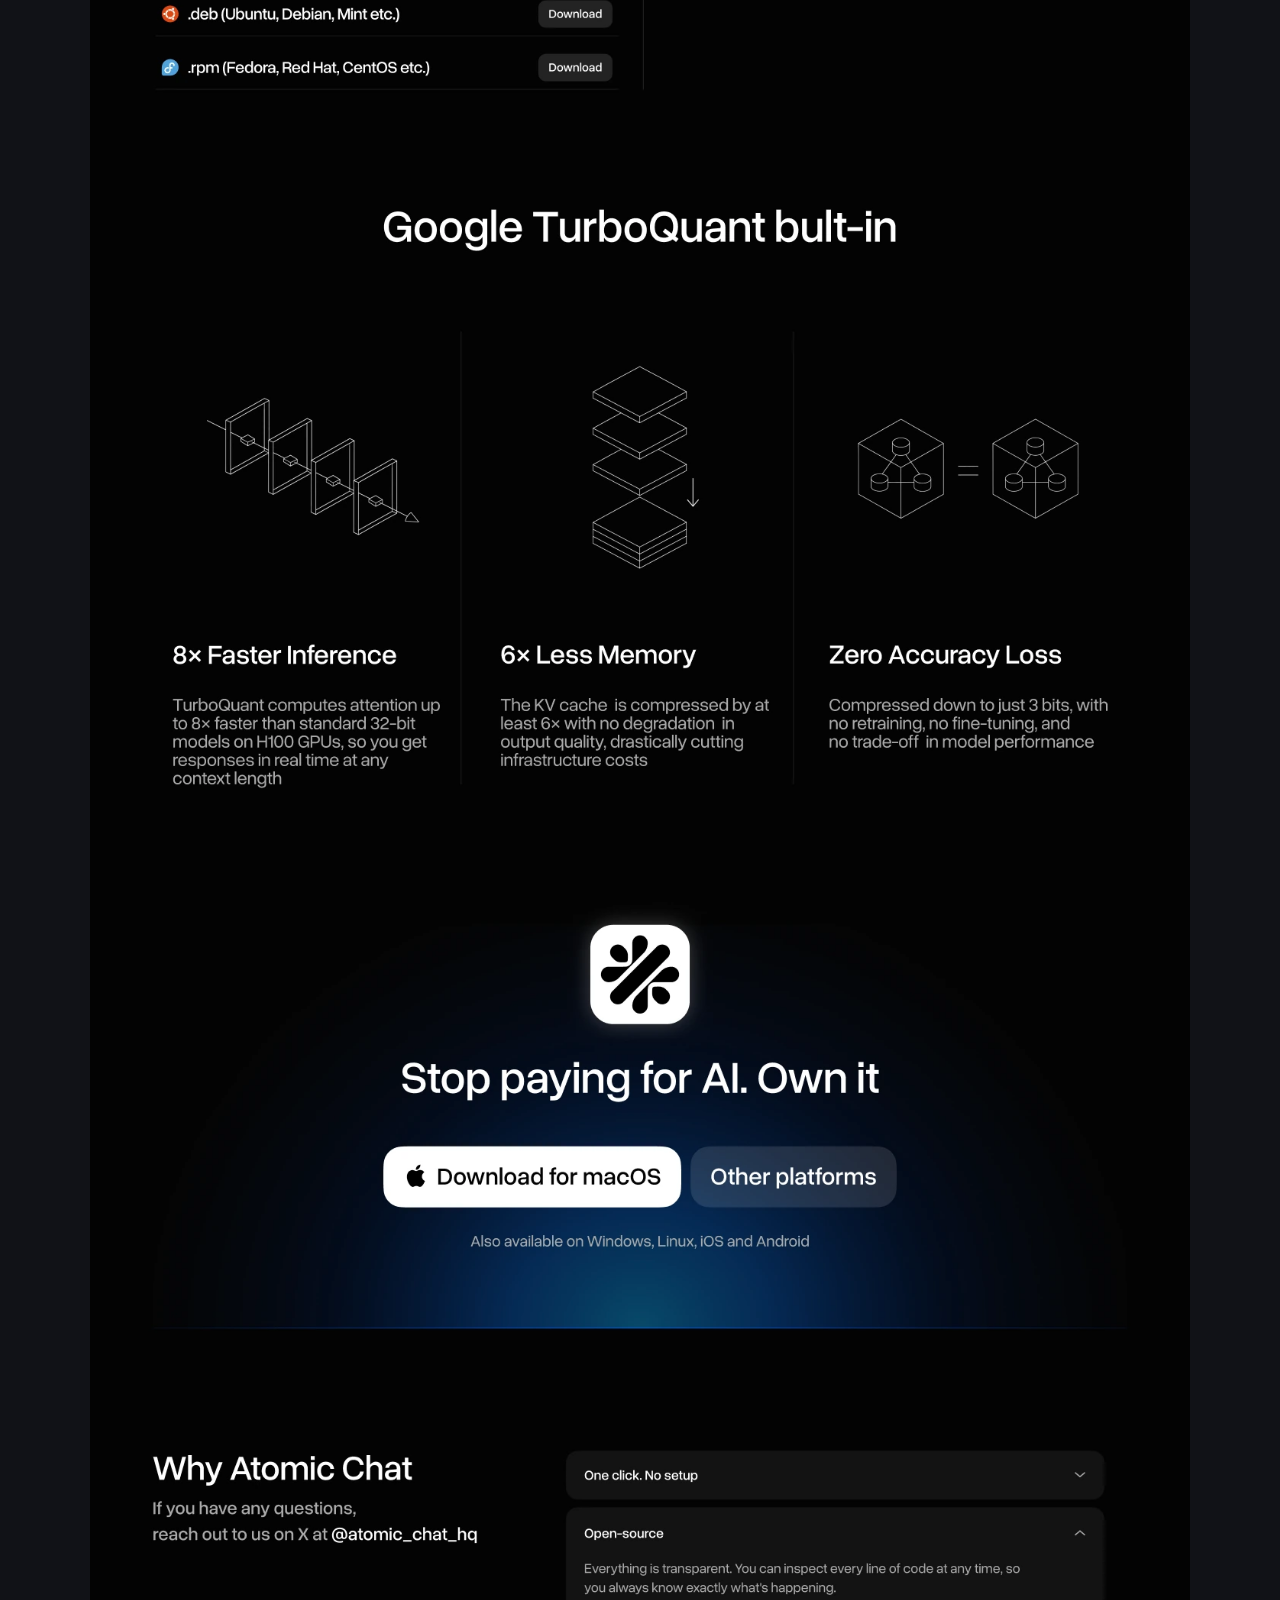
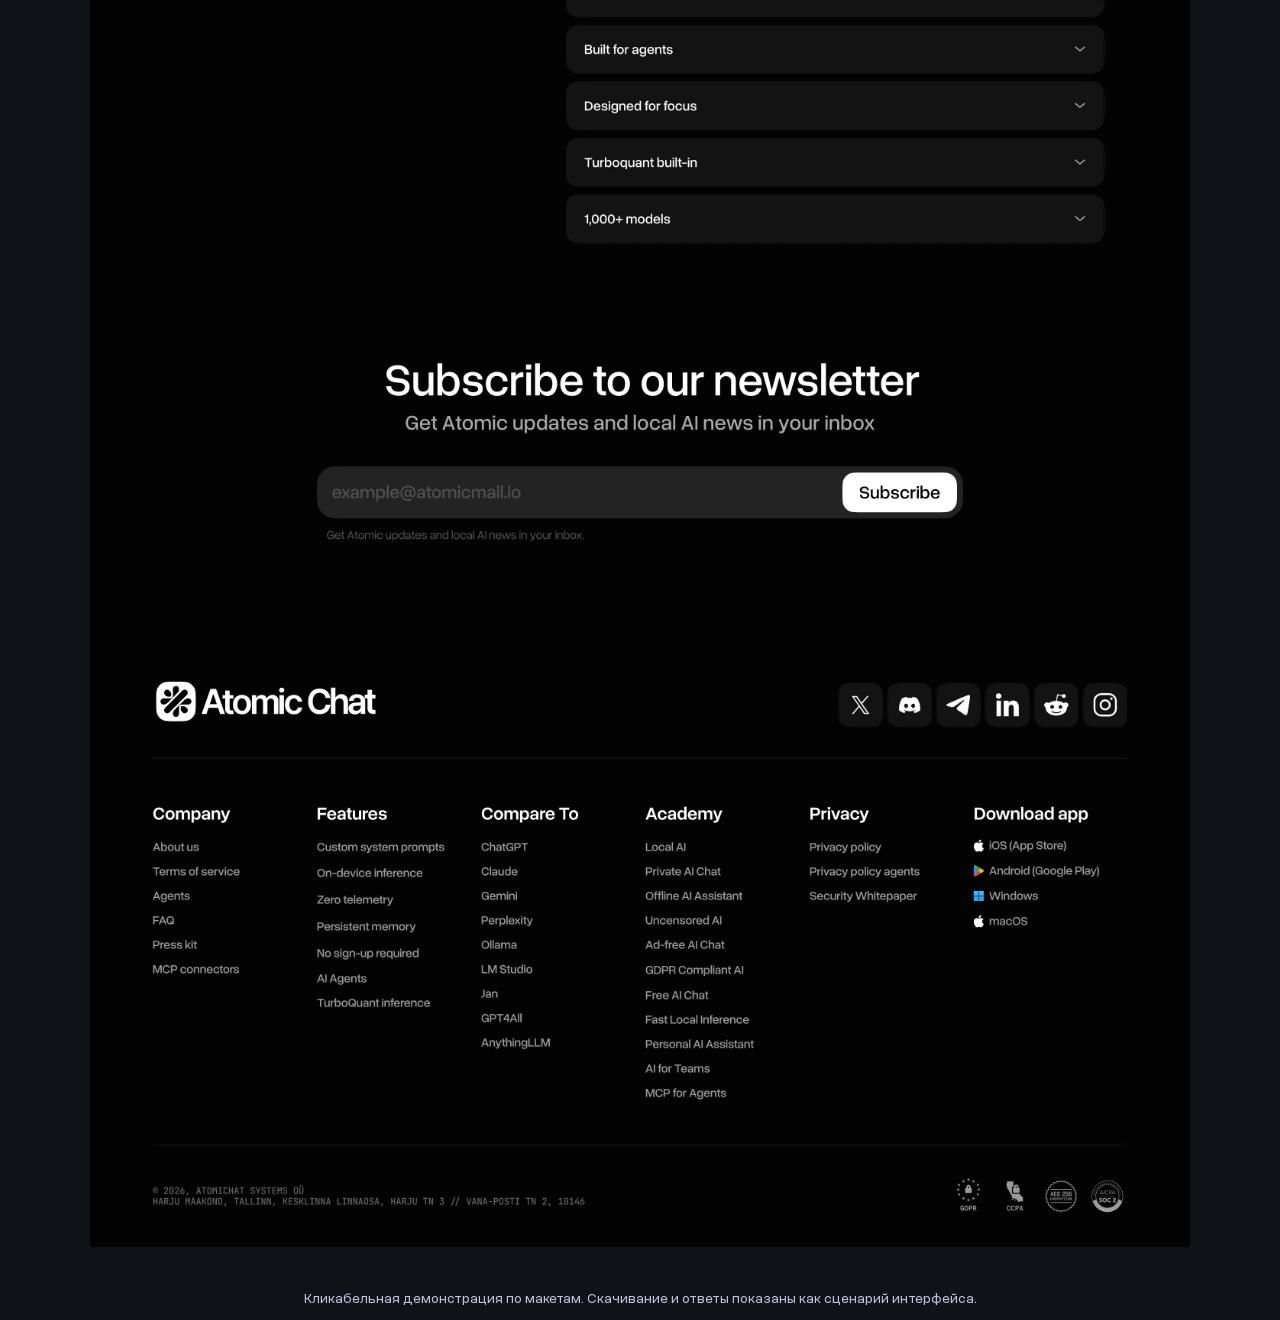
==== commit aaf00937: "Publish Atomic Chat KT3" ====
--- a/prototype/index.html
+++ b/prototype/index.html
@@ -1,21 +1,106 @@
 <!doctype html><html lang="ru"><meta charset="utf-8"><meta name="viewport" content="width=device-width,initial-scale=1"><link rel="icon" href="../media/icon.png" type="image/png"><title>Atomic Chat / прототип</title>
-<style>*{box-sizing:border-box}body{margin:0;background:#18191b;color:#eee;font:14px Arial,sans-serif}header{position:sticky;top:0;z-index:5;background:#242528;padding:12px 20px;display:flex;gap:9px;align-items:center;flex-wrap:wrap}button,select{font:inherit;border:0;border-radius:5px;background:#383a3d;color:inherit;padding:9px 12px;cursor:pointer}button:hover{background:#4b4e53}button:focus-visible,select:focus-visible{outline:2px solid #72a7ff;outline-offset:2px}.active{background:#fff;color:#111}header strong{margin-right:10px}#hint{padding:12px 20px;color:#bcbec4;max-width:1150px;line-height:1.5;margin:auto}#screen{position:relative;margin:0 auto 30px;max-width:1440px;background:#050505;min-height:100px}#screen img{width:100%;display:block}.hot{position:absolute;background:transparent;border-radius:3px;padding:0}.hot:hover{background:#72a7ff22}.show .hot{background:#72a7ff30;outline:1px solid #72a7ff}#state{font-weight:normal;color:#bcbec4}#extra{max-width:1440px;margin:12px auto;display:flex;gap:8px;padding:0 18px;flex-wrap:wrap}#notice{padding:12px 20px;color:#aaa;text-align:center}#toast{position:fixed;bottom:24px;left:50%;transform:translateX(-50%);padding:15px 24px;background:#eee;color:#111;border-radius:5px;z-index:9;display:none}.back{color:#f4f4ef;text-underline-offset:3px;margin-right:6px}#extra:empty{display:none}.hot:focus-visible{background:#72a7ff55}@media(prefers-reduced-motion:reduce){*{scroll-behavior:auto!important}} </style><link rel="stylesheet" href="demo.css">
+<style>*{box-sizing:border-box}body{margin:0;background:#18191b;color:#eee;font:14px Arial,sans-serif}header{position:sticky;top:0;z-index:5;background:#242528;padding:12px 20px;display:flex;gap:9px;align-items:center;flex-wrap:wrap}button,select{font:inherit;border:0;border-radius:5px;background:#383a3d;color:inherit;padding:9px 12px;cursor:pointer}button:hover{background:#4b4e53}button:focus-visible,select:focus-visible{outline:2px solid #72a7ff;outline-offset:2px}.active{background:#fff;color:#111}header strong{margin-right:10px}#hint{padding:12px 20px;color:#bcbec4;max-width:1150px;line-height:1.5;margin:auto}#screen{position:relative;margin:0 auto 30px;max-width:1440px;background:#050505;min-height:100px}#screen img{width:100%;display:block}.hot{position:absolute;background:transparent;border-radius:3px;padding:0}.hot:hover{background:#72a7ff22}.show .hot{background:#72a7ff30;outline:1px solid #72a7ff}#state{font-weight:normal;color:#bcbec4}#extra{max-width:1440px;margin:12px auto;display:flex;gap:8px;padding:0 18px;flex-wrap:wrap}#notice{padding:12px 20px;color:#aaa;text-align:center}#toast{position:fixed;bottom:24px;left:50%;transform:translateX(-50%);padding:15px 24px;background:#eee;color:#111;border-radius:5px;z-index:9;display:none}.back{color:#f4f4ef;text-underline-offset:3px;margin-right:6px}#extra:empty{display:none}.hot:focus-visible{background:#72a7ff55}@media(prefers-reduced-motion:reduce){*{scroll-behavior:auto!important}} </style><link rel="stylesheet" href="demo.css?v=4">
 <header><a class="back" href="../">← К проекту</a><strong>Atomic Chat</strong><button id="land">Лендинг</button><button id="app">Приложение</button><select id="size" aria-label="Размер лендинга"><option value="desktop">Десктоп</option><option value="tablet">Планшет</option><option value="mobile">Телефон</option></select><button id="show">Показать переходы</button><button id="reset">Сначала</button><span id="state" aria-live="polite"></span></header>
-<div id="hint"></div><div id="extra"></div><main id="screen"></main><div id="notice">Кликабельная демонстрация по макетам. Скачивание и ответы показаны как сценарий интерфейса.</div><div id="toast" role="status"></div>
+<div id="hint"></div><div id="extra"></div><main id="screen"><p class="initial-frame" role="status">Открываю макет…</p></main><div id="notice">Кликабельная демонстрация по макетам. Скачивание и ответы показаны как сценарий интерфейса.</div><div id="toast" role="status"></div>
 <script>
 const names={'01':'Новый диалог','02':'Выбор модели','03':'Генерация','04':'Ответ','05':'Ошибка генерации','06':'Каталог моделей','07':'Ничего не найдено','08':'Загрузка каталога','09':'Облачное подключение','10':'Ошибка ключа','11':'Подключения MCP','12':'Инструменты Skills','13':'Новый проект','14':'Интеграции','15':'API остановлен','16':'API работает','17':'Настройки','18':'Вложения','19':'История','20':'Нет подключений','1':'Загрузка модели'};
 let mode='landing',state='01',size='desktop',shown=false,timer;const sc=document.querySelector('#screen'),hint=document.querySelector('#hint'),extra=document.querySelector('#extra');
-const nav=[['New Chat','01',88],['Models','06',125],['Cloud','09',163],['Plugins','11',201],['Connectors','11',239],['Skills','12',277],['New Project','13',315],['Integrations','14',353],['API','15',391],['History','19',470],['Settings','17',850]];
-function go(s){const changed=mode!=='app';mode='app';state=s;render();if(changed)window.scrollTo(0,0)}
-function hot(label,x,y,w,h,fn,baseW=1440,baseH=900){const b=document.createElement('button');b.className='hot';b.setAttribute('aria-label',label);b.title=label;b.style.cssText=`left:${x/baseW*100}%;top:${y/baseH*100}%;width:${w/baseW*100}%;height:${h/baseH*100}%`;b.onclick=fn;sc.append(b)}
-function btn(label,fn){const b=document.createElement('button');b.textContent=label;b.onclick=fn;extra.append(b)}
+const nav=[['New Chat','01',88],['Models','06',128],['Cloud','09',169],['Plugins','11',208],['Connectors','11',247],['Skills','12',285],['New Project','13',324],['Integrations','14',364],['API','15',404],['History','19',483],['Settings','17',850]];
+let sequence = 0;
+let frameLayer, toolsLayer, advance;
+const cache = new Map();
+const sizes = {desktop:[1440,9794],tablet:[768,8534],mobile:[390,8052]};
+const guidance = {
+  '01':'Выбери модель сверху или отправь пример запроса кнопкой в поле ввода.',
+  '02':'Выбери локальную модель. Облачные варианты открывают настройки подключения.',
+  '03':'Запрос отправлен. Ответ появится автоматически, генерацию можно остановить.',
+  '04':'Ответ в диалоге. Можно отправить ещё один запрос или открыть ветку ошибки.',
+  '05':'Нажми Retry, чтобы повторить запрос, или вернись к выбору модели.',
+  '06':'Открой загрузку модели или проверь пустой результат поиска.',
+  '1':'Посмотри прогресс. Кнопка под панелью возвращает в чат после завершения.',
+  '10':'Повтори подключение или вернись к локальной модели.'
+};
+function load(src) {
+  if (!cache.has(src)) {
+    const asset = new Image();
+    asset.src = src;
+    cache.set(src, asset.decode().catch(error => {cache.delete(src);throw error;}));
+  }
+  return cache.get(src);
+}
+function go(s){
+  const resetScroll = mode !== 'app';
+  mode='app'; state=s;
+  render(resetScroll);
+}
+async function render(resetScroll = false) {
+  clearTimeout(timer);
+  const id = ++sequence;
+  const nextMode = mode;
+  const nextState = state;
+  const nextSize = size;
+  const source = nextMode === 'download' ? null
+    : nextMode === 'menu' ? 'assets/menu.png'
+    : nextMode === 'app' ? 'assets/final-'+nextState+'.png'
+    : 'assets/'+nextSize+'.webp';
+  sc.setAttribute('aria-busy','true');
+  const frame = document.createElement('div');
+  frame.className = 'demo-frame';
+  const image = source ? new Image() : null;
+  if (image) {
+    const [width, height] = nextMode === 'app' ? [1440,900] : nextMode === 'menu' ? [390,844] : sizes[nextSize];
+    image.width = width;
+    image.height = height;
+    image.src = source;
+    try { await image.decode(); }
+    catch {
+      if (id !== sequence) return;
+      hint.textContent = 'Макет не загрузился. Нажми «Сначала» или выбери раздел ещё раз.';
+      if (!sc.querySelector('img')) sc.firstElementChild.textContent = 'Макет не загрузился.';
+      sc.removeAttribute('aria-busy');
+      return;
+    }
+  }
+  if (id !== sequence) return;
+  frameLayer = frame;
+  toolsLayer = document.createDocumentFragment();
+  advance = null;
+  buildFrame(image);
+  sc.replaceChildren(frame);
+  extra.replaceChildren(toolsLayer);
+  sc.removeAttribute('aria-busy');
+  if (resetScroll) window.scrollTo(0,0);
+  if (advance) {
+    const target = advance;
+    timer = setTimeout(() => {if (id === sequence) go(target);}, 1200);
+  }
+  const warm = {'01':['02','03'],'02':['01','03'],'03':['04','05'],'04':['05'],'05':['03'],'06':['1','07']};
+  if (nextMode === 'app') (warm[nextState] || []).forEach(key => load('assets/final-'+key+'.png').catch(()=>{}));
+  if (nextMode === 'landing') load('assets/final-01.png').catch(()=>{});
+}
+function hot(label,x,y,w,h,fn,baseW=1440,baseH=900){const b=document.createElement('button');b.className='hot';b.setAttribute('aria-label',label);b.title=label;b.style.cssText=`left:${x/baseW*100}%;top:${y/baseH*100}%;width:${w/baseW*100}%;height:${h/baseH*100}%`;b.onclick=fn;frameLayer.append(b)}
+function btn(label,fn){const b=document.createElement('button');b.textContent=label;b.onclick=fn;toolsLayer.append(b)}
 function toast(t){const el=document.querySelector('#toast');el.textContent=t;el.style.display='block';setTimeout(()=>el.style.display='none',2500)}
-function download(){mode='download';render();window.scrollTo(0,0)}
-function render(){clearTimeout(timer);sc.replaceChildren();extra.replaceChildren();sc.classList.toggle('show',shown);document.querySelector('#land').classList.toggle('active',mode!=='app');document.querySelector('#app').classList.toggle('active',mode==='app');document.querySelector('#size').style.display=mode==='app'?'none':'';sc.style.maxWidth=mode==='app'?'1440px':size==='desktop'?'1100px':size==='tablet'?'768px':'390px';const im=document.createElement('img');sc.append(im);
-if(mode==='download'){sc.style.maxWidth='700px';im.remove();sc.innerHTML='<div style="padding:40px"><h1>Переход к установке</h1><p>На рабочем сайте здесь открывается актуальная загрузка заказчика. В демонстрации можно перейти к первому запуску приложения.</p></div>';btn('Открыть приложение',()=>go('01'));btn('Вернуться на лендинг',()=>{mode='landing';render()});hint.textContent='Лендинг привёл к основному действию. Дальше проверяем первый диалог.';document.querySelector('#state').textContent='Скачивание';return}
-if(mode==='menu'){im.src='assets/menu.png';im.alt='Мобильное меню Atomic Chat';sc.style.maxWidth='390px';hot('Закрыть меню',330,16,40,40,()=>{mode='landing';render()},390,844);[105,170,235,300,365].forEach((y,i)=>hot('Раздел '+(i+1),12,y,365,45,()=>{mode='landing';render();sc.scrollIntoView();window.scrollBy(0,400+i*260)},390,844));hot('Скачать',20,764,350,48,download,390,844);btn('Закрыть меню',()=>{mode='landing';render()});hint.textContent='Выбери раздел или закрой меню.';document.querySelector('#state').textContent='Мобильное меню';return}
+function download(){mode='download';render(true)}
+function buildFrame(im) {
+  sc.classList.toggle('show',shown);
+  document.querySelector('#land').classList.toggle('active',mode!=='app');
+  document.querySelector('#app').classList.toggle('active',mode==='app');
+  document.querySelector('#size').style.display=mode==='app'?'none':'';
+  sc.style.maxWidth=mode==='app'?'1440px':size==='desktop'?'1100px':size==='tablet'?'768px':'390px';
+  if (im) frameLayer.append(im);
+  if(mode==='download'){
+    sc.style.maxWidth='700px';
+    frameLayer.innerHTML='<div class="install-copy"><h1>Переход к установке</h1><p>Скачивание показано как переход. Открой приложение, чтобы выбрать модель и отправить первый запрос.</p></div>';
+    btn('Открыть приложение',()=>go('01'));
+    btn('Вернуться на лендинг',()=>{mode='landing';render(true)});
+    hint.textContent='Скачивание → выбор модели → первый диалог';
+    document.querySelector('#state').textContent='Скачивание';
+    return;
+  }
+if(mode==='menu'){im.alt='Мобильное меню Atomic Chat';sc.style.maxWidth='390px';hot('Закрыть меню',330,16,40,40,()=>{mode='landing';render()},390,844);[105,170,235,300,365].forEach((y,i)=>hot('Раздел '+(i+1),12,y,365,45,()=>{mode='landing';render();sc.scrollIntoView();window.scrollBy(0,400+i*260)},390,844));hot('Скачать',20,764,350,48,download,390,844);btn('Закрыть меню',()=>{mode='landing';render()});hint.textContent='Выбери раздел или закрой меню.';document.querySelector('#state').textContent='Мобильное меню';return}
 if(mode==='landing'){
-  im.src='assets/'+size+'.png';im.alt='Лендинг Atomic Chat';
+  im.alt='Лендинг Atomic Chat';
   hint.textContent='Нажмите кнопку скачивания на макете. Размер лендинга можно переключить сверху.';
   document.querySelector('#state').textContent='Лендинг';
   btn('К скачиванию',download);
@@ -40,17 +125,17 @@
   }
   return;
 }
-im.src='assets/final-'+state+'.png';im.alt=names[state];document.querySelector('#state').textContent=names[state];hint.textContent='Нажимай на элементы макета. Если переход не очевиден, включи подсветку. Первый диалог: выберите модель и нажмите кнопку отправки.';
-nav.forEach(([n,s,y])=>hot(n,12,y,188,34,()=>go(s)));
+im.alt=names[state];document.querySelector('#state').textContent=names[state];hint.textContent=guidance[state] || 'Выбери раздел на боковой панели или включи подсветку переходов.';
+nav.forEach(([n,s,y])=>hot(n,12,y,188,36,()=>go(s)));
 if(['01','02','03','04','05','18'].includes(state))hot('Выбрать модель',236,16,200,32,()=>go('02'));
-if(state==='01'){hot('Отправить пример запроса',1083,489,40,40,()=>go('03'));hot('Добавить файл',530,489,40,40,()=>go('18'))}
+if(state==='01'){hot('Отправить пример запроса',1083,489,40,40,()=>go('03'));btn('Отправить запрос',()=>go('03'));hot('Добавить файл',530,489,40,40,()=>go('18'))}
 if(state==='02'){hot('Выбрать локальную модель',245,105,240,115,()=>go('01'));hot('Настроить облачную модель',245,247,240,130,()=>go('09'));btn('Выбрать локальную модель',()=>go('01'))}
-if(state==='03'){hot('Остановить генерацию',1100,819,40,40,()=>go('05'));timer=setTimeout(()=>go('04'),1200)}
-if(['04','18'].includes(state)){hot('Отправить следующее сообщение',1100,819,40,40,()=>go('03'));btn('Показать ошибку генерации',()=>go('05'))}
-if(state==='05'){hot('Повторить запрос',503,232,65,34,()=>go('03'));hot('Сменить модель',580,232,115,34,()=>go('02'));btn('Повторить',()=>go('03'));btn('Сменить модель',()=>go('02'))}
+if(state==='03'){hot('Остановить генерацию',1114,824,36,36,()=>go('05'));advance='04'}
+if(['04','18'].includes(state)){hot('Отправить следующее сообщение',1114,824,36,36,()=>go('03'));btn('Показать ошибку генерации',()=>go('05'))}
+if(state==='05'){hot('Повторить запрос',502,233,66,32,()=>go('03'));hot('Сменить модель',580,232,115,34,()=>go('02'));btn('Повторить',()=>go('03'));btn('Сменить модель',()=>go('02'))}
 if(state==='06'){hot('Загрузить модель',1295,173,105,38,()=>go('1'));hot('Поиск без результата',236,12,1000,35,()=>go('07'));btn('Загрузить модель',()=>go('1'));btn('Пустой результат поиска',()=>go('07'));btn('Загрузка каталога',()=>go('08'))}
 if(state==='1'){btn('Загрузка завершена: открыть чат',()=>go('01'));btn('Отменить загрузку',()=>go('06'))}
-if(['07','08'].includes(state)){btn('Очистить поиск / открыть каталог',()=>go('06'));if(state==='08')timer=setTimeout(()=>go('06'),1200)}
+if(['07','08'].includes(state)){btn('Очистить поиск / открыть каталог',()=>go('06'));if(state==='08')advance='06'}
 if(state==='09'){hot('Выбрать подключение',250,154,1138,37,()=>go('10'));btn('Проверить неверный ключ',()=>go('10'));btn('Использовать локальную модель',()=>go('01'))}
 if(state==='10'){btn('Повторить настройку',()=>go('09'));btn('Использовать локальную модель',()=>go('01'))}
 if(state==='11'){btn('Пустое состояние',()=>go('20'));btn('Инструменты',()=>go('12'))}
--- a/prototype/demo.css
+++ b/prototype/demo.css
@@ -9,6 +9,10 @@
 .back{color:#c5d6ff;text-decoration:none}
 .back:hover{text-decoration:underline}
 #hint,#notice{color:#bbc5db}
-#screen img{animation:frame .3s ease-out both}
-@keyframes frame{from{opacity:.48}to{opacity:1}}
-@media(prefers-reduced-motion:reduce){#screen img{animation:none}}
+.demo-frame{position:relative}
+#screen img{display:block;width:100%;height:auto}
+#screen[aria-busy=true] .hot{pointer-events:none}
+.initial-frame{display:grid;place-items:center;min-height:min(58vw,65vh);margin:0;color:#aeb6c8}
+.install-copy{padding:clamp(22px,4vw,44px);line-height:1.5}
+.install-copy h1{margin:0 0 12px}
+.install-copy p{margin:0}
